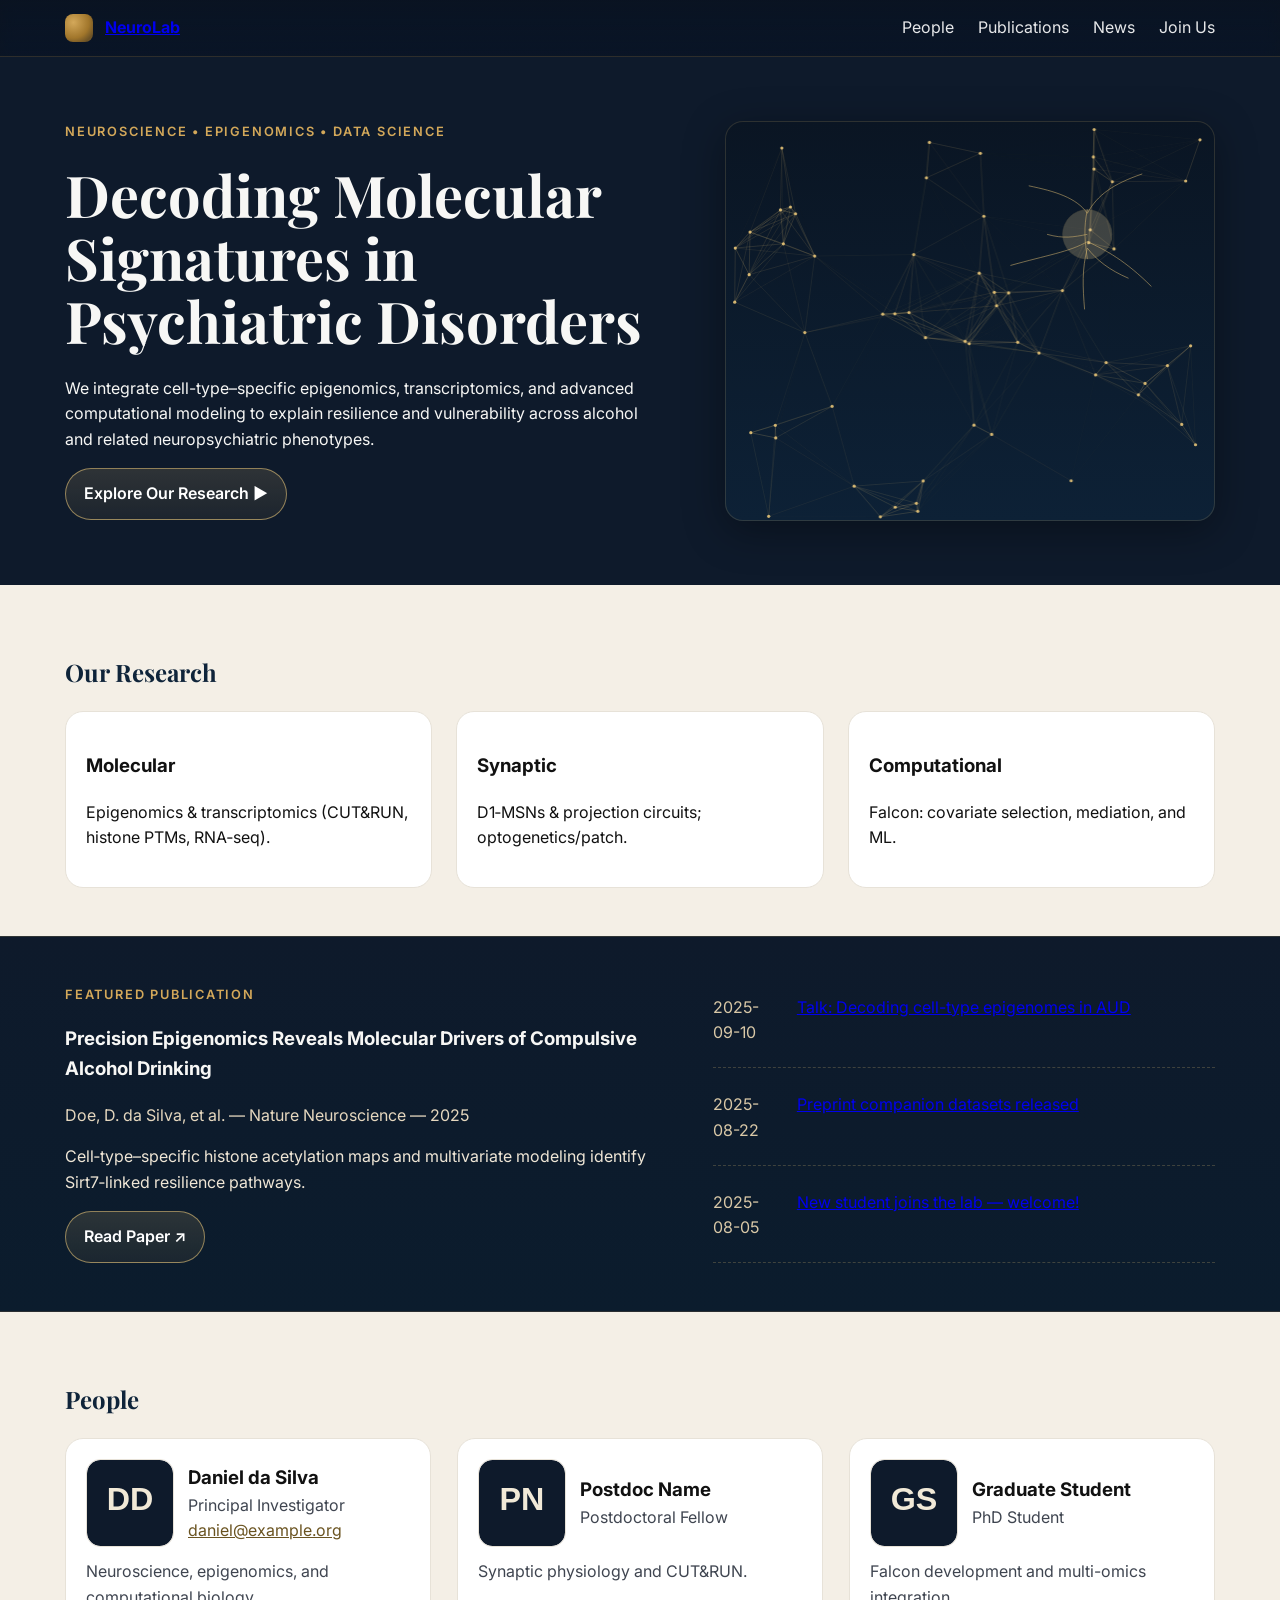
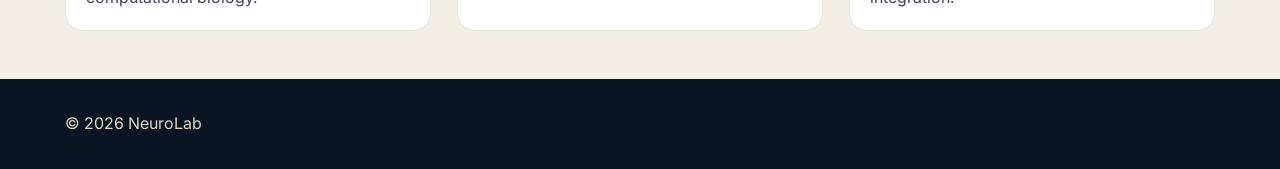
==== index.html @ 6a3e0e7b "Restore original site layout with mobile-friendly CSS" ====
<!DOCTYPE html>
<html lang="en"><head><meta charset="utf-8"/><meta name="viewport" content="width=device-width,initial-scale=1"/>
<title>NeuroLab — Decoding Molecular Signatures in Psychiatric Disorders</title>
<meta name="theme-color" content="#0e1a2b"/>
<link rel="preconnect" href="https://fonts.googleapis.com"><link rel="preconnect" href="https://fonts.gstatic.com" crossorigin>
<link href="https://fonts.googleapis.com/css2?family=Inter:wght@300;400;600;700&family=Playfair+Display:wght@600;700&family=JetBrains+Mono:wght@400;600&display=swap" rel="stylesheet">
<style>
:root{--navy:#0e1a2b;--navy-2:#0a1523;--gold:#d3a85a;--cream:#f4efe6;--ink:#0f243a}
*{box-sizing:border-box}body{margin:0;background:var(--navy);color:#f7f7f5;font-family:Inter,system-ui,-apple-system,Segoe UI,Roboto,Helvetica,Arial;line-height:1.6}
.container{width:min(1150px,92vw);margin:0 auto}.nav{display:flex;align-items:center;justify-content:space-between;padding:14px 0}
header{position:sticky;top:0;z-index:50;backdrop-filter:saturate(160%) blur(8px);background:linear-gradient(180deg, rgba(10,18,31,.85), rgba(10,18,31,.65));border-bottom:1px solid rgba(211,168,90,.18)}
.brand{display:flex;align-items:center;gap:12px;font-weight:700}.brand-icon{width:28px;height:28px;border-radius:8px;background:radial-gradient(80% 80% at 30% 30%, var(--gold), #a1762b 70%, #6d5326 100%)}nav ul{display:flex;gap:24px;list-style:none;margin:0;padding:0}
nav a{text-decoration:none;color:#fff;opacity:.9}nav a:hover{opacity:1;color:var(--gold)}
.hero{position:relative}.hero-inner{display:grid;grid-template-columns:1.1fr .9fr;gap:min(6vw,60px);align-items:center;padding:64px 0}
h1{font-family:Playfair Display,serif;font-weight:700;line-height:1.1;margin:.35em 0 .4em;font-size:clamp(2rem,6vw,3.6rem)}
.kicker{color:var(--gold);text-transform:uppercase;letter-spacing:.14em;font-size:.8rem;font-weight:600}.lead{max-width:58ch}
.cta{display:inline-flex;gap:10px;padding:12px 18px;border-radius:999px;border:1px solid rgba(241,204,125,.55);background:linear-gradient(180deg, rgba(241,204,125,.14), rgba(211,168,90,.08));color:#fff;font-weight:600;text-decoration:none}
.visual{position:relative;height:400px;border-radius:18px;background:linear-gradient(180deg, var(--navy-2), #0d2136);box-shadow:inset 0 0 0 1px rgba(241,204,125,.15),0 10px 40px rgba(0,0,0,.35)}
#constellation{position:absolute;inset:0;width:100%;height:100%;display:block}#neuron{position:absolute;width:min(56%,540px);right:-2%;top:-6%;opacity:.9}
section.light{background:var(--cream);color:#111}.section-pad{padding:48px 0}h2{font-family:Playfair Display,serif;color:var(--ink)}
.tiles{display:grid;grid-template-columns:repeat(3,1fr);gap:24px}.tile{background:#fff;border:1px solid #e7e2d8;border-radius:18px;padding:20px}
.news{display:grid;gap:14px}.news-item{display:grid;grid-template-columns:auto 1fr;gap:12px;padding:10px 0;border-bottom:1px dashed rgba(241,204,125,.22)}.news-date{width:7.2ch;color:#d9c8a7}
.grid-2{display:grid;grid-template-columns:1.1fr .9fr;gap:34px}.dark-strip{background:linear-gradient(180deg, #0e1a2b, #0b1c2d);border-top:1px solid rgba(211,168,90,.18);border-bottom:1px solid rgba(211,168,90,.14)}
#people-grid{display:grid;grid-template-columns:repeat(3,1fr);gap:26px}
footer{background:#0a1523;color:#ddd6c5;padding:32px 0}
/* ----- Mobile-only adjustments (keep desktop exactly as-is) ----- */
@media (max-width: 900px) {
  /* Stack hero content */
  .hero-inner {
    display: grid;
    grid-template-columns: 1fr !important;
    gap: 24px !important;
    padding: 40px 0 !important;
  }

  /* Make the visual block shorter on phones */
  .visual {
    height: 300px !important;
  }

  /* Prevent the neuron SVG from overflowing */
  #neuron {
    position: absolute;
    right: 0;
    top: 0;
    width: 70% !important;
    max-width: 420px !important;
    opacity: 0.9;
  }

  /* Research tiles: 2 columns on tablets, 1 column on small phones */
  .tiles {
    grid-template-columns: 1fr 1fr !important;
    gap: 16px !important;
  }
  @media (max-width: 600px) {
    .tiles {
      grid-template-columns: 1fr !important;
    }
  }

  /* Featured + news column stack */
  .grid-2 {
    grid-template-columns: 1fr !important;
    gap: 20px !important;
  }

  /* People grid: shrink to 2 or 1 columns */
  #people-grid {
    grid-template-columns: 1fr 1fr !important;
    gap: 16px !important;
  }
  @media (max-width: 600px) {
    #people-grid {
      grid-template-columns: 1fr !important;
    }
  }

  /* Keep text readable */
  .lead { font-size: 1rem; }
  h1 { font-size: clamp(1.8rem, 6vw, 3rem) !important; }
}

/* Ensure desktop keeps the original multi‑column layout */
@media (min-width: 901px) {
  .hero-inner { grid-template-columns: 1.1fr .9fr !important; }
  .grid-2 { grid-template-columns: 1.1fr .9fr !important; }
  .tiles { grid-template-columns: repeat(3, 1fr) !important; }
  #people-grid { grid-template-columns: repeat(3, 1fr) !important; }
}
</style>
</head>
<body>
<header><div class="container nav">
  <a class="brand" href="index.html"><span class="brand-icon"></span><span>NeuroLab</span></a>
  <nav><ul>
    <li><a href="#people">People</a></li>
    <li><a href="publications.html">Publications</a></li>
    <li><a href="#news">News</a></li>
    <li><a href="#join">Join Us</a></li>
  </ul></nav>
</div></header>

<main class="hero"><div class="container hero-inner">
  <div>
    <div class="kicker">Neuroscience • Epigenomics • Data Science</div>
    <h1>Decoding Molecular Signatures in Psychiatric Disorders</h1>
    <p class="lead">We integrate cell-type–specific epigenomics, transcriptomics, and advanced computational modeling to explain resilience and vulnerability across alcohol and related neuropsychiatric phenotypes.</p>
    <a class="cta" href="#research">Explore Our Research ▶</a>
  </div>
  <div class="visual" aria-hidden="true">
    <canvas id="constellation"></canvas>
    <svg id="neuron" viewBox="0 0 600 600" fill="none" stroke="#e9c576" stroke-width="1.2">
      <circle cx="300" cy="300" r="54" fill="#f2d89a" opacity=".25"/>
      <path d="M300 246c-8 40-6 64 0 108"/>
      <path d="M300 254c22-40 56-64 120-86"/>
      <path d="M300 254c-24-34-70-48-128-60"/>
      <path d="M300 316c40 18 84 42 140 98"/>
      <path d="M300 316c-38 22-90 30-168 52"/>
      <path d="M300 330c-12 46-10 86-6 134"/>
      <path d="M300 330c20 26 48 48 90 66"/>
      <path d="M300 300c-30 6-52 10-88 0"/>
    </svg>
  </div>
</div></main>

<section id="research" class="light section-pad">
  <div class="container">
    <h2>Our Research</h2>
    <div class="tiles">
      <article class="tile"><h3>Molecular</h3><p>Epigenomics & transcriptomics (CUT&RUN, histone PTMs, RNA‑seq).</p></article>
      <article class="tile"><h3>Synaptic</h3><p>D1‑MSNs & projection circuits; optogenetics/patch.</p></article>
      <article class="tile"><h3>Computational</h3><p>Falcon: covariate selection, mediation, and ML.</p></article>
    </div>
  </div>
</section>

<section class="dark-strip section-pad" id="publications">
  <div class="container grid-2">
    <div>
      <div class="kicker">Featured Publication</div>
      <h3 id="feat-title">Featured Publication</h3>
      <div id="feat-meta" style="color:#e6d8bf"></div>
      <p style="color:#efe6d6">Cell‑type–specific histone acetylation maps and multivariate modeling identify Sirt7‑linked resilience pathways.</p>
      <a id="feat-link" class="cta" href="#">Read Paper ↗</a>
    </div>
    <div id="news" class="news" aria-live="polite" aria-busy="false"></div>
  </div>
</section>

<section id="people" class="light section-pad">
  <div class="container">
    <h2>People</h2>
    <div id="people-grid"></div>
  </div>
</section>

<footer>
  <div class="container">© <span id="y"></span> NeuroLab</div>
</footer>

<script>
document.getElementById('y').textContent = new Date().getFullYear();
// Simple constellation
(function(){
  const c=document.getElementById('constellation'); const x=c.getContext('2d'); let w,h,p=[]; const N=60;
  function R(){w=c.clientWidth;h=c.clientHeight;c.width=w;c.height=h;p=Array.from({length:N},()=>({x:Math.random()*w,y:Math.random()*h,vx:(Math.random()-.5)*.35,vy:(Math.random()-.5)*.35}))}
  function S(){x.clearRect(0,0,w,h); const m=120; p.forEach(a=>{a.x+=a.vx;a.y+=a.vy;if(a.x<0||a.x>w)a.vx*=-1;if(a.y<0||a.y>h)a.vy*=-1;x.beginPath();x.arc(a.x,a.y,1.6,0,Math.PI*2);x.fillStyle='rgba(241,204,125,.85)';x.fill()}); x.strokeStyle='rgba(241,204,125,.24)'; for(let i=0;i<N;i++)for(let j=i+1;j<N;j++){const dx=p[i].x-p[j].x,dy=p[i].y-p[j].y,d=Math.hypot(dx,dy);if(d<m){x.globalAlpha=1-(d/m);x.beginPath();x.moveTo(p[i].x,p[i].y);x.lineTo(p[j].x,p[j].y);x.stroke();}} x.globalAlpha=1; requestAnimationFrame(S)}
  R();S(); addEventListener('resize',R);
})();
// Data loader + avatar helpers
(async function(){
  function initials(name){return (String(name||'').trim().split(/\s+/).map(w=>w[0]?w[0].toUpperCase():'').filter(Boolean).slice(0,2).join(''))||'NL'}
  function avatarSVG(text,size,bg='#0e1a2b',fg='#f1e9d7'){const f=Math.floor(size*0.38);const s=`<svg xmlns='http://www.w3.org/2000/svg' width='${size}' height='${size}'><rect width='100%' height='100%' rx='14' fill='${bg}'/><text x='50%' y='58%' text-anchor='middle' font-family='Inter, Arial' font-size='${f}' fill='${fg}' font-weight='700'>${text}</text></svg>`;return 'data:image/svg+xml;utf8,'+encodeURIComponent(s)}
  function avatarSrc(p,size){return (p&&p.photo&&p.photo.trim()!=='')?p.photo:avatarSVG(initials(p&&p.name),size||88)}
  async function load(){const r=await fetch('lab_data.json',{cache:'no-store'});return r.ok? r.json(): {news:[],publications:[],people:[]};}
  const data=await load();
  if(Array.isArray(data.publications)&&data.publications.length){const t=data.publications[0]; document.getElementById('feat-title').textContent=t.title; document.getElementById('feat-meta').textContent=[t.authors,t.journal,t.year].filter(Boolean).join(' — '); if(t.link) document.getElementById('feat-link').href=t.link;}
  const news=document.getElementById('news'); if(news&&Array.isArray(data.news)){news.innerHTML=''; data.news.sort((a,b)=>a.date<b.date?1:-1).slice(0,6).forEach(n=>{const row=document.createElement('div'); row.className='news-item'; row.innerHTML=`<span class='news-date'>${n.date}</span><span>${n.link?`<a href='${n.link}'>${n.title}</a>`:n.title}</span>`; news.appendChild(row);});}
  const grid=document.getElementById('people-grid'); if(grid&&Array.isArray(data.people)){grid.innerHTML=''; data.people.forEach(p=>{const card=document.createElement('article'); card.className='tile'; card.innerHTML=`<div style="display:flex;gap:14px;align-items:center"><img src="${avatarSrc(p,88)}" alt="${p.name}" width="88" height="88" style="width:88px;height:88px;border-radius:14px;object-fit:cover;border:1px solid #e7e2d8"/><div><h3 style="margin:0">${p.name}</h3><div style="color:#3f4550">${p.role||''}</div>${p.email?`<a href="mailto:${p.email}" style="color:#6a5320">${p.email}</a>`:''}</div></div>${p.bio?`<p style="margin:12px 0 0; color:#3f4550">${p.bio}</p>`:''}`; grid.appendChild(card);});}
})();
</script>
</body></html>
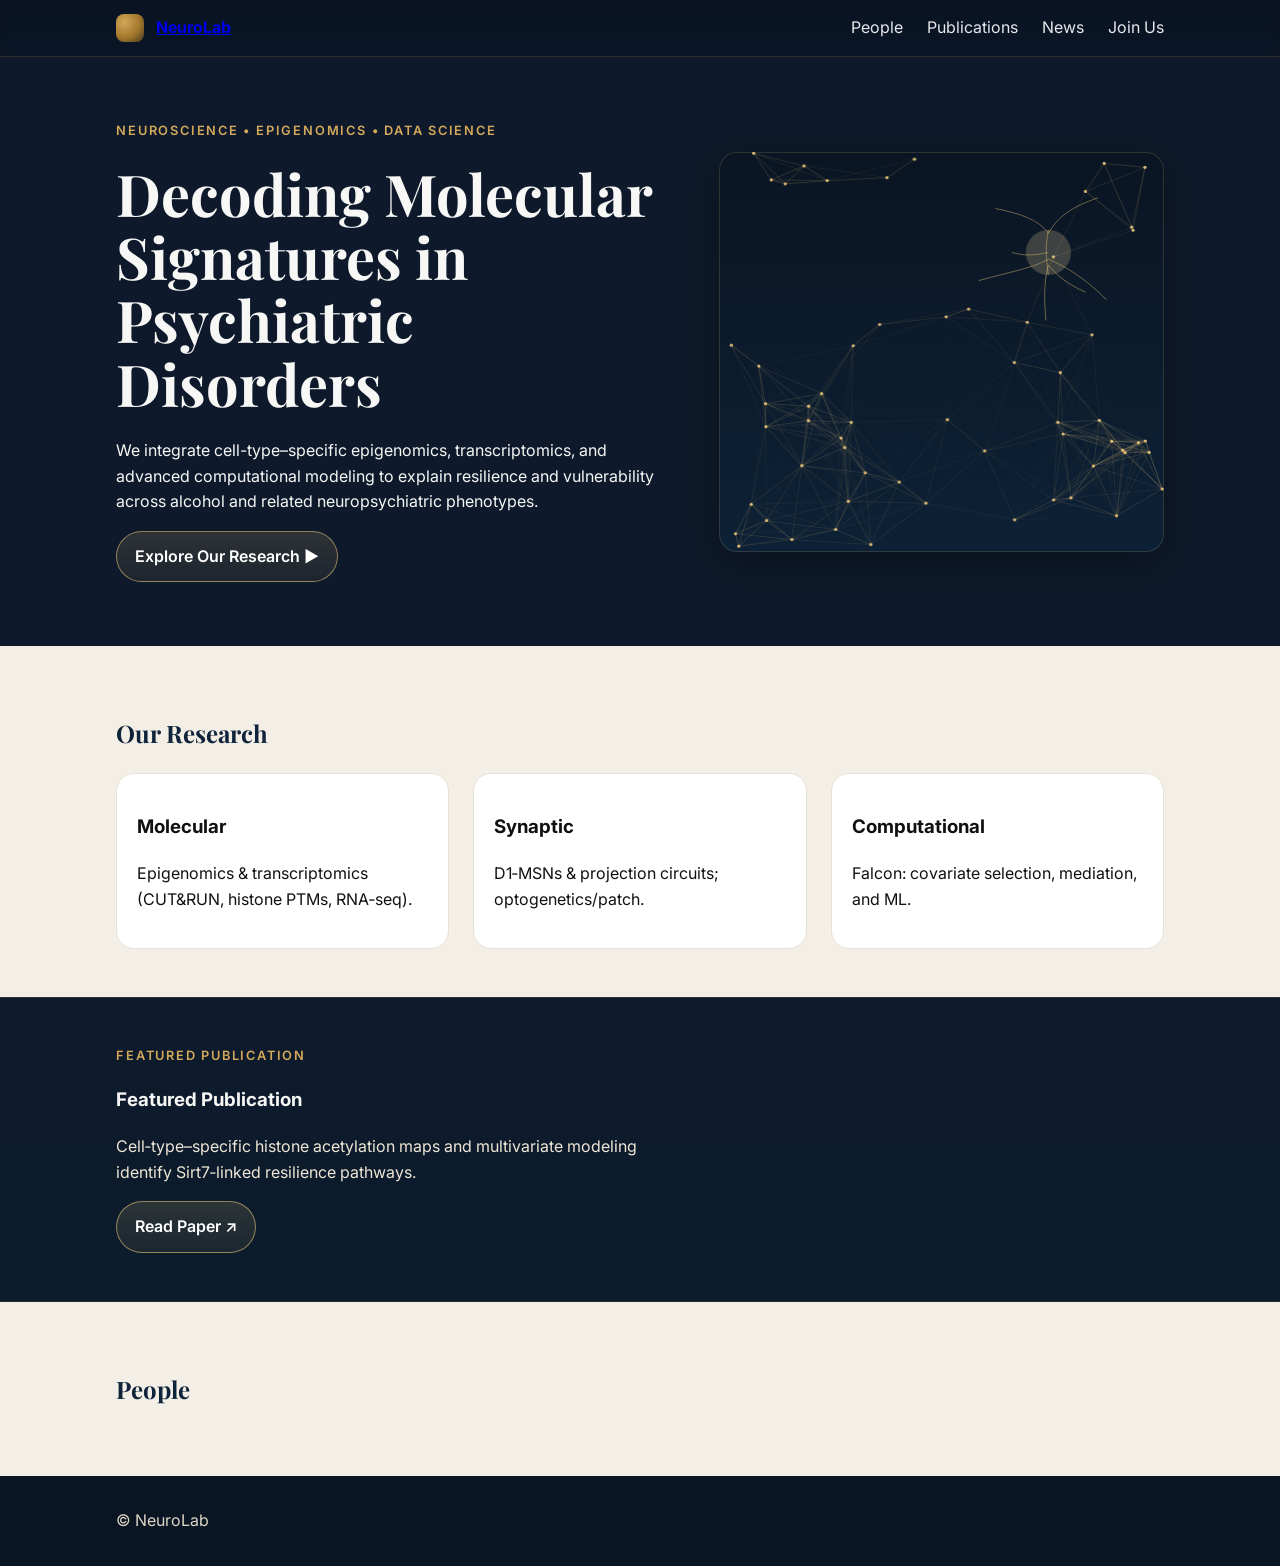
==== commit f7af1be7: "Stabilize mobile layout: clip overflow + throttle canvas resize" ====
--- a/index.html
+++ b/index.html
@@ -88,6 +88,14 @@
   .tiles { grid-template-columns: repeat(3, 1fr) !important; }
   #people-grid { grid-template-columns: repeat(3, 1fr) !important; }
 }
+/* --- stabilize mobile layout --- */
+.hero, .visual { overflow: hidden; }            /* clip any sub‑pixel overflow */
+html, body { overflow-x: hidden; }              /* no horizontal nudge/scroll */
+.container { padding-left: 4vw; padding-right: 4vw; } /* small breathing room */
+
+@media (max-width: 900px) {
+  #neuron { right: 0 !important; }             /* avoid the -2% edge spill */
+}
 </style>
 </head>
 <body>
@@ -160,24 +168,61 @@
 </footer>
 
 <script>
-document.getElementById('y').textContent = new Date().getFullYear();
-// Simple constellation
 (function(){
-  const c=document.getElementById('constellation'); const x=c.getContext('2d'); let w,h,p=[]; const N=60;
-  function R(){w=c.clientWidth;h=c.clientHeight;c.width=w;c.height=h;p=Array.from({length:N},()=>({x:Math.random()*w,y:Math.random()*h,vx:(Math.random()-.5)*.35,vy:(Math.random()-.5)*.35}))}
-  function S(){x.clearRect(0,0,w,h); const m=120; p.forEach(a=>{a.x+=a.vx;a.y+=a.vy;if(a.x<0||a.x>w)a.vx*=-1;if(a.y<0||a.y>h)a.vy*=-1;x.beginPath();x.arc(a.x,a.y,1.6,0,Math.PI*2);x.fillStyle='rgba(241,204,125,.85)';x.fill()}); x.strokeStyle='rgba(241,204,125,.24)'; for(let i=0;i<N;i++)for(let j=i+1;j<N;j++){const dx=p[i].x-p[j].x,dy=p[i].y-p[j].y,d=Math.hypot(dx,dy);if(d<m){x.globalAlpha=1-(d/m);x.beginPath();x.moveTo(p[i].x,p[i].y);x.lineTo(p[j].x,p[j].y);x.stroke();}} x.globalAlpha=1; requestAnimationFrame(S)}
-  R();S(); addEventListener('resize',R);
-})();
-// Data loader + avatar helpers
-(async function(){
-  function initials(name){return (String(name||'').trim().split(/\s+/).map(w=>w[0]?w[0].toUpperCase():'').filter(Boolean).slice(0,2).join(''))||'NL'}
-  function avatarSVG(text,size,bg='#0e1a2b',fg='#f1e9d7'){const f=Math.floor(size*0.38);const s=`<svg xmlns='http://www.w3.org/2000/svg' width='${size}' height='${size}'><rect width='100%' height='100%' rx='14' fill='${bg}'/><text x='50%' y='58%' text-anchor='middle' font-family='Inter, Arial' font-size='${f}' fill='${fg}' font-weight='700'>${text}</text></svg>`;return 'data:image/svg+xml;utf8,'+encodeURIComponent(s)}
-  function avatarSrc(p,size){return (p&&p.photo&&p.photo.trim()!=='')?p.photo:avatarSVG(initials(p&&p.name),size||88)}
-  async function load(){const r=await fetch('lab_data.json',{cache:'no-store'});return r.ok? r.json(): {news:[],publications:[],people:[]};}
-  const data=await load();
-  if(Array.isArray(data.publications)&&data.publications.length){const t=data.publications[0]; document.getElementById('feat-title').textContent=t.title; document.getElementById('feat-meta').textContent=[t.authors,t.journal,t.year].filter(Boolean).join(' — '); if(t.link) document.getElementById('feat-link').href=t.link;}
-  const news=document.getElementById('news'); if(news&&Array.isArray(data.news)){news.innerHTML=''; data.news.sort((a,b)=>a.date<b.date?1:-1).slice(0,6).forEach(n=>{const row=document.createElement('div'); row.className='news-item'; row.innerHTML=`<span class='news-date'>${n.date}</span><span>${n.link?`<a href='${n.link}'>${n.title}</a>`:n.title}</span>`; news.appendChild(row);});}
-  const grid=document.getElementById('people-grid'); if(grid&&Array.isArray(data.people)){grid.innerHTML=''; data.people.forEach(p=>{const card=document.createElement('article'); card.className='tile'; card.innerHTML=`<div style="display:flex;gap:14px;align-items:center"><img src="${avatarSrc(p,88)}" alt="${p.name}" width="88" height="88" style="width:88px;height:88px;border-radius:14px;object-fit:cover;border:1px solid #e7e2d8"/><div><h3 style="margin:0">${p.name}</h3><div style="color:#3f4550">${p.role||''}</div>${p.email?`<a href="mailto:${p.email}" style="color:#6a5320">${p.email}</a>`:''}</div></div>${p.bio?`<p style="margin:12px 0 0; color:#3f4550">${p.bio}</p>`:''}`; grid.appendChild(card);});}
+  const c = document.getElementById('constellation');
+  const ctx = c.getContext('2d');
+  let w, h, pts = [];
+  const N = 60;
+
+  function size(){
+    const dpr = Math.min(window.devicePixelRatio || 1, 2);
+    const rect = c.getBoundingClientRect();
+    w = rect.width;
+    h = rect.height;
+    c.width = Math.round(w * dpr);
+    c.height = Math.round(h * dpr);
+    ctx.setTransform(dpr, 0, 0, dpr, 0, 0);
+    // (re)seed points to current size
+    pts = Array.from({length: N}, () => ({
+      x: Math.random() * w,
+      y: Math.random() * h,
+      vx: (Math.random() - 0.5) * 0.35,
+      vy: (Math.random() - 0.5) * 0.35
+    }));
+  }
+
+  // throttle resize so mobile address-bar jitter doesn't constantly reflow
+  let rafId = null;
+  function onResize(){
+    if (rafId) cancelAnimationFrame(rafId);
+    rafId = requestAnimationFrame(() => {
+      rafId = null;
+      size();
+    });
+  }
+
+  size();
+  window.addEventListener('resize', onResize, { passive: true });
+
+  function step(){
+    ctx.clearRect(0, 0, w, h);
+    const max = 120;
+    for (const p of pts){
+      p.x += p.vx; p.y += p.vy;
+      if (p.x < 0 || p.x > w) p.vx *= -1;
+      if (p.y < 0 || p.y > h) p.vy *= -1;
+      ctx.beginPath(); ctx.arc(p.x, p.y, 1.6, 0, Math.PI*2);
+      ctx.fillStyle = 'rgba(241,204,125,.85)'; ctx.fill();
+    }
+    ctx.strokeStyle = 'rgba(241,204,125,.24)';
+    for (let i=0;i<N;i++) for (let j=i+1;j<N;j++){
+      const a=pts[i], b=pts[j], dx=a.x-b.x, dy=a.y-b.y, d=Math.hypot(dx,dy);
+      if (d < max){ ctx.globalAlpha = 1 - (d/max); ctx.beginPath(); ctx.moveTo(a.x,a.y); ctx.lineTo(b.x,b.y); ctx.stroke(); }
+    }
+    ctx.globalAlpha = 1;
+    requestAnimationFrame(step);
+  }
+  step();
 })();
 </script>
 </body></html>
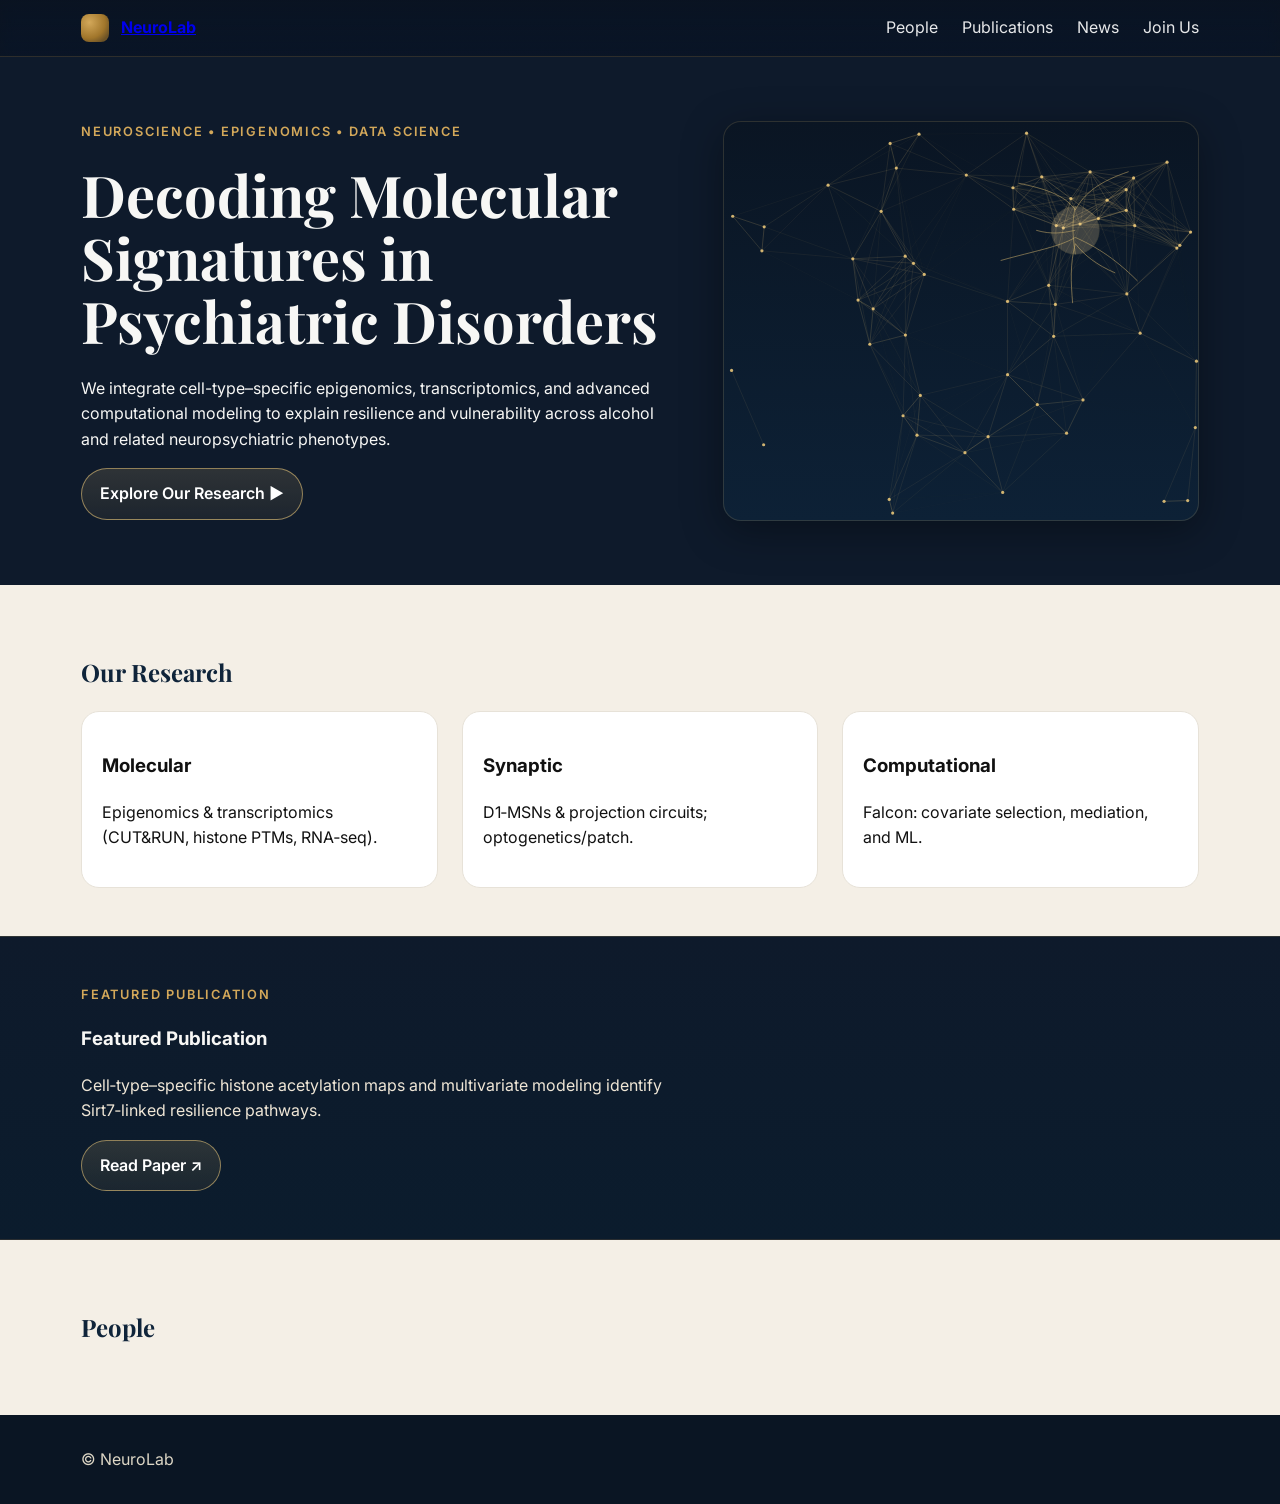
==== commit dfae8ff8: "Fix mobile menu overflow: wrap nav and shrink font" ====
--- a/index.html
+++ b/index.html
@@ -96,6 +96,39 @@
 @media (max-width: 900px) {
   #neuron { right: 0 !important; }             /* avoid the -2% edge spill */
 }
+/* --- Fix mobile menu overflow (no layout change on desktop) --- */
+html, body { overflow-x: hidden; }              /* kill horizontal nudge */
+
+header { overflow: hidden; }                    /* clip sub‑pixel bleed */
+.container { padding-inline: 16px; }            /* small safe gutter */
+
+@media (max-width: 900px) {
+  /* Let the header content wrap to a new row on small screens */
+  .nav { flex-wrap: wrap; }
+
+  /* Make the menu itself wrap lines and use full width */
+  .nav nav { width: 100%; }
+  .nav nav ul {
+    flex-wrap: wrap;
+    justify-content: space-between;
+    gap: 8px 12px;           /* row gap / column gap */
+    margin: 8px 0 0 0;       /* remove default margins that add width */
+    padding: 0;
+  }
+
+  /* Slightly smaller links so they fit without overflow */
+  .nav nav a {
+    font-size: 16px;         /* tune down from desktop */
+    line-height: 1.2;
+  }
+
+  /* Prevent the logo/name from hogging width */
+  .brand { flex: 0 1 auto; min-width: 0; }
+}
+
+@media (max-width: 420px) {
+  .nav nav a { font-size: 15px; }
+}
 </style>
 </head>
 <body>
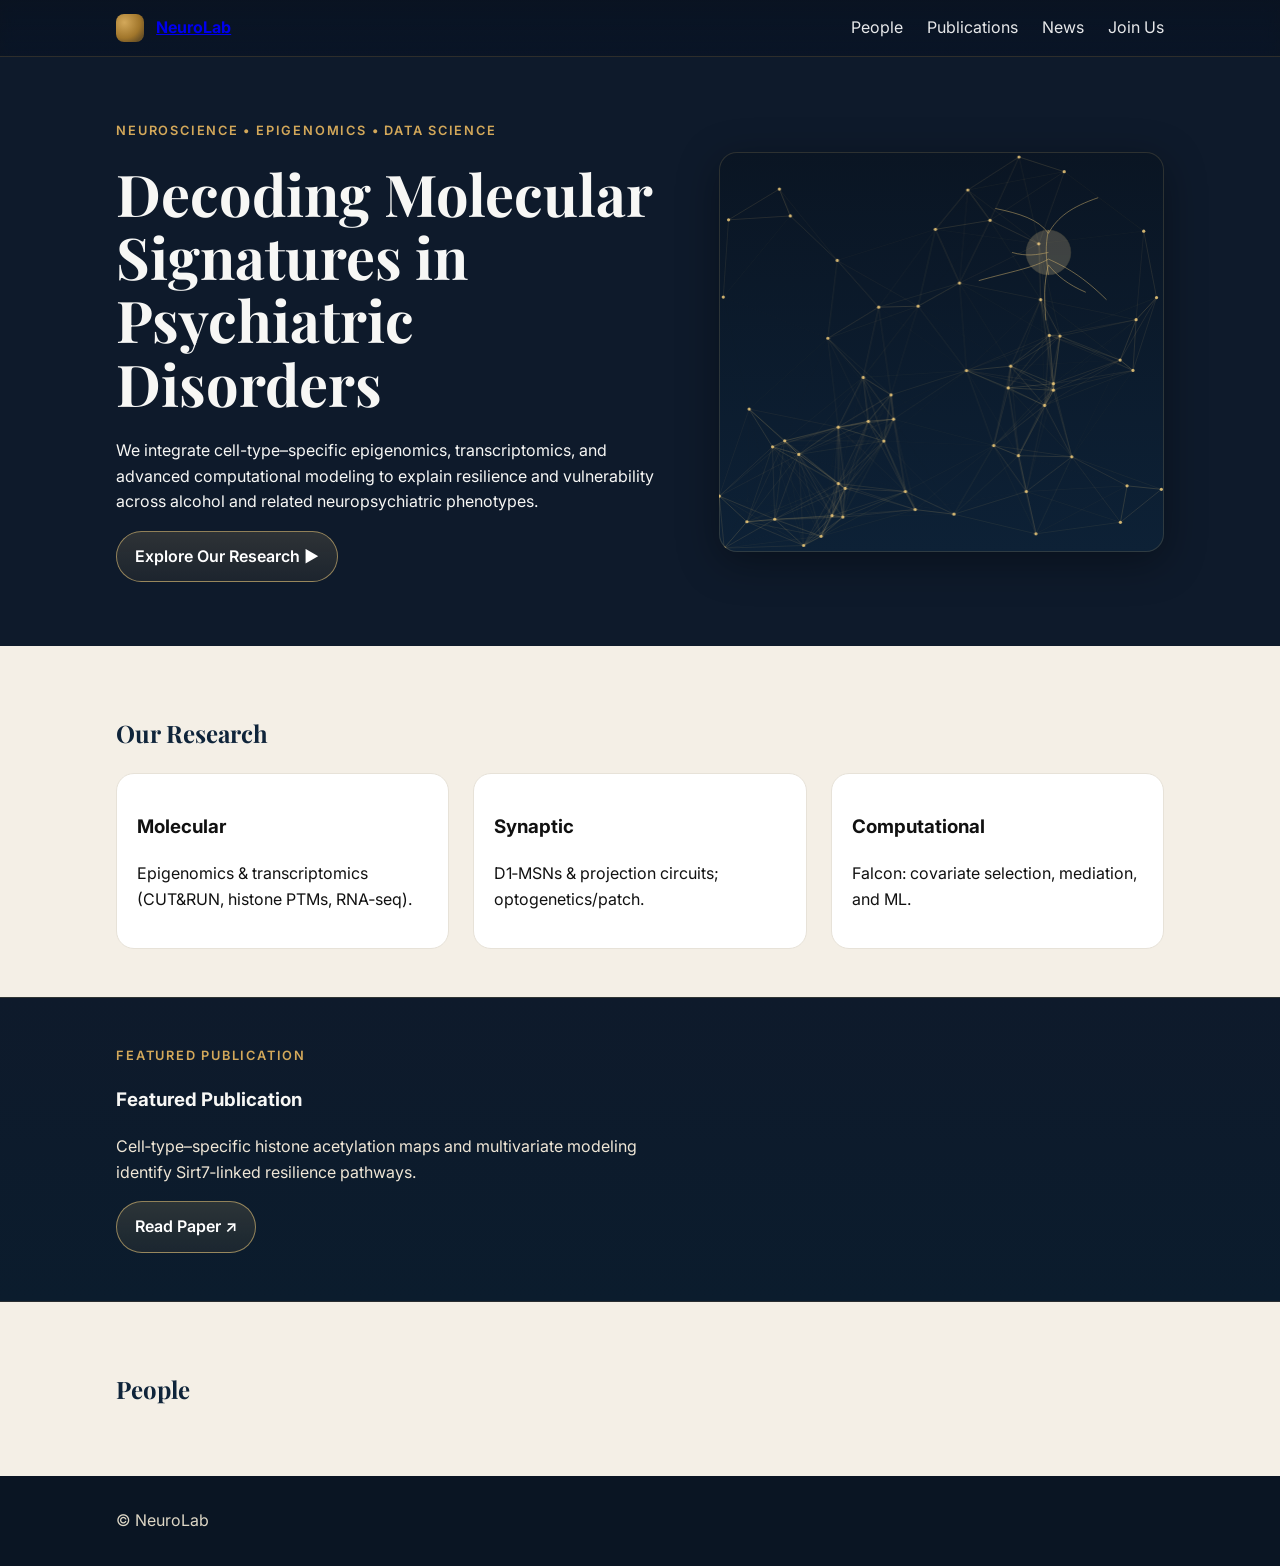
==== commit 77265037: "Fix mobile nav overflow: wrap and shrink menu on phones" ====
--- a/index.html
+++ b/index.html
@@ -4,6 +4,7 @@
 <meta name="theme-color" content="#0e1a2b"/>
 <link rel="preconnect" href="https://fonts.googleapis.com"><link rel="preconnect" href="https://fonts.gstatic.com" crossorigin>
 <link href="https://fonts.googleapis.com/css2?family=Inter:wght@300;400;600;700&family=Playfair+Display:wght@600;700&family=JetBrains+Mono:wght@400;600&display=swap" rel="stylesheet">
+
 <style>
 :root{--navy:#0e1a2b;--navy-2:#0a1523;--gold:#d3a85a;--cream:#f4efe6;--ink:#0f243a}
 *{box-sizing:border-box}body{margin:0;background:var(--navy);color:#f7f7f5;font-family:Inter,system-ui,-apple-system,Segoe UI,Roboto,Helvetica,Arial;line-height:1.6}
@@ -89,43 +90,45 @@
   #people-grid { grid-template-columns: repeat(3, 1fr) !important; }
 }
 /* --- stabilize mobile layout --- */
-.hero, .visual { overflow: hidden; }            /* clip any sub‑pixel overflow */
+.hero, .visual { overflow: hidden; }            /* clip any sub-pixel overflow */
 html, body { overflow-x: hidden; }              /* no horizontal nudge/scroll */
 .container { padding-left: 4vw; padding-right: 4vw; } /* small breathing room */
 
+header { overflow: hidden; }                    /* clip sub-pixel bleed */
+
+/* --- Fix mobile menu overflow (no layout change on desktop) --- */
 @media (max-width: 900px) {
-  #neuron { right: 0 !important; }             /* avoid the -2% edge spill */
-}
-/* --- Fix mobile menu overflow (no layout change on desktop) --- */
-html, body { overflow-x: hidden; }              /* kill horizontal nudge */
-
-header { overflow: hidden; }                    /* clip sub‑pixel bleed */
-.container { padding-inline: 16px; }            /* small safe gutter */
-
-@media (max-width: 900px) {
-  /* Let the header content wrap to a new row on small screens */
+  /* Let header content wrap on small screens */
   .nav { flex-wrap: wrap; }
 
-  /* Make the menu itself wrap lines and use full width */
+  /* Make the nav line use full width */
   .nav nav { width: 100%; }
   .nav nav ul {
+    display: flex;
     flex-wrap: wrap;
     justify-content: space-between;
-    gap: 8px 12px;           /* row gap / column gap */
-    margin: 8px 0 0 0;       /* remove default margins that add width */
+    gap: 8px 12px;
+    margin: 8px 0 0 0;
     padding: 0;
-  }
-
-  /* Slightly smaller links so they fit without overflow */
+    list-style: none;
+    flex: 1 1 auto;
+    min-width: 0;
+  }
+
+  /* Slightly smaller links */
   .nav nav a {
-    font-size: 16px;         /* tune down from desktop */
+    font-size: 16px;
     line-height: 1.2;
   }
 
-  /* Prevent the logo/name from hogging width */
+  /* Prevent logo block from hogging width */
   .brand { flex: 0 1 auto; min-width: 0; }
-}
-
+
+  /* Fix neuron SVG edge spill */
+  #neuron { right: 0 !important; }
+}
+
+/* Very small phones */
 @media (max-width: 420px) {
   .nav nav a { font-size: 15px; }
 }
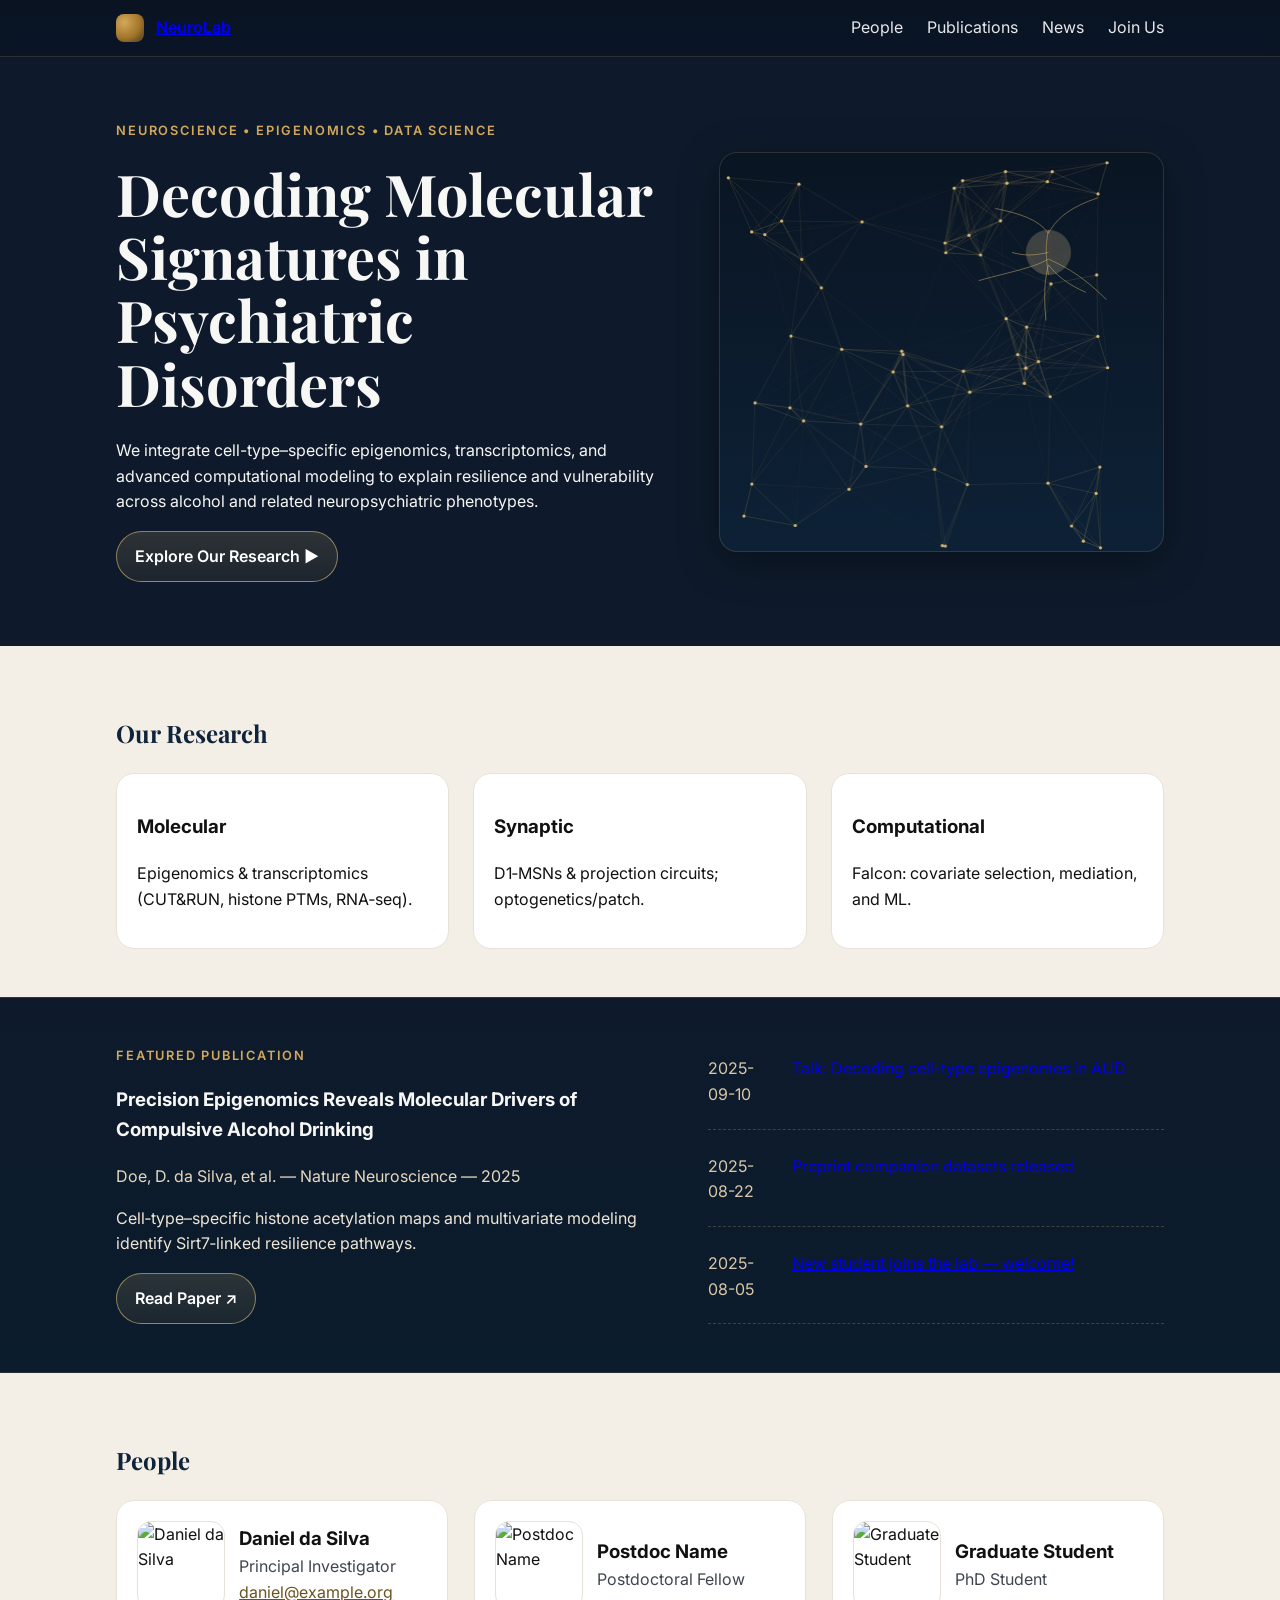
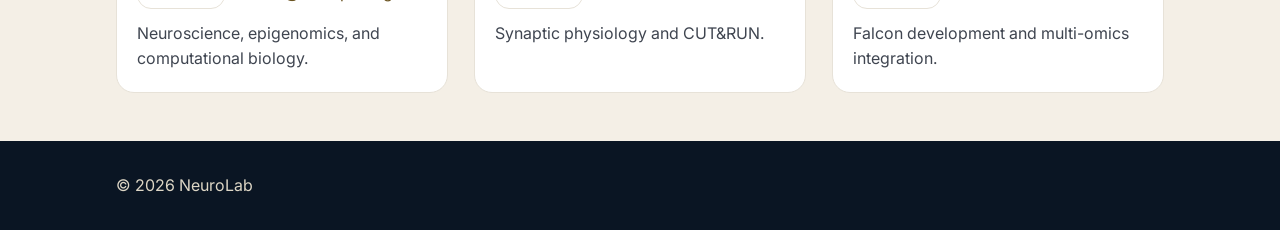
==== commit 045469fd: "Restore People/News rendering without optional chaining + safe fallbacks" ====
--- a/index.html
+++ b/index.html
@@ -261,4 +261,127 @@
   step();
 })();
 </script>
+<script>
+(async function(){
+  // Footer year
+  var y = document.getElementById('y');
+  if (y) y.textContent = new Date().getFullYear();
+
+  // Helpers (no optional chaining to keep older Safari happy)
+  function initials(name){
+    name = String(name || '').trim();
+    if (!name) return 'NL';
+    var parts = name.split(/\s+/);
+    var a = parts[0] ? parts[0][0].toUpperCase() : '';
+    var b = parts[1] ? parts[1][0].toUpperCase() : '';
+    return (a + b) || 'NL';
+  }
+  function avatarSVG(text, size, bg, fg){
+    size = size || 88;
+    bg = bg || '#0e1a2b';
+    fg = fg || '#f1e9d7';
+    var f = Math.floor(size * 0.38);
+    var s =
+      "<svg xmlns='http://www.w3.org/2000/svg' width='" + size + "' height='" + size + "'>" +
+        "<rect width='100%' height='100%' rx='14' fill='" + bg + "'/>" +
+        "<text x='50%' y='58%' text-anchor='middle' font-family='Inter, Arial' font-size='" + f + "' fill='" + fg + "' font-weight='700'>" + text + "</text>" +
+      "</svg>";
+    return 'data:image/svg+xml;utf8,' + encodeURIComponent(s);
+  }
+  function avatarSrc(p, size){
+    if (p && p.photo && p.photo.trim() !== '') return p.photo;
+    return avatarSVG(initials(p && p.name), size || 88);
+  }
+
+  // Load JSON with guards (relative path helps on GitHub Pages)
+  async function loadJSON(){
+    try {
+      var r = await fetch('./lab_data.json', { cache: 'no-store' });
+      if (!r.ok) throw new Error('HTTP ' + r.status);
+      return await r.json();
+    } catch (e) {
+      return { __error: String(e) };
+    }
+  }
+
+  var data = await loadJSON();
+
+  // Featured publication
+  try {
+    if (data.publications && data.publications.length){
+      var p = data.publications[0];
+      var tEl = document.getElementById('feat-title');
+      var mEl = document.getElementById('feat-meta');
+      var lEl = document.getElementById('feat-link');
+      if (tEl) tEl.textContent = p.title || 'Featured Publication';
+      if (mEl) mEl.textContent = [p.authors, p.journal, p.year].filter(Boolean).join(' — ');
+      if (lEl && p.link) lEl.setAttribute('href', p.link);
+    }
+  } catch(_) {}
+
+  // News
+  try {
+    var newsEl = document.getElementById('news');
+    if (newsEl){
+      newsEl.innerHTML = '';
+      var items = Array.isArray(data.news) ? data.news.slice().sort(function(a,b){ return a.date < b.date ? 1 : -1; }) : [];
+      for (var i=0;i<items.length;i++){
+        var n = items[i];
+        var row = document.createElement('div');
+        row.className = 'news-item';
+        row.innerHTML =
+          "<span class='news-date'>" + (n.date || '') + "</span>" +
+          "<span>" + (n.link ? ("<a href='" + n.link + "'>" + (n.title||'') + "</a>") : (n.title || '')) + "</span>";
+        newsEl.appendChild(row);
+      }
+      if (!items.length && data.__error){
+        var hint = document.createElement('div');
+        hint.style.cssText = 'margin-top:8px;color:#6a5320;font-size:.9rem;opacity:.9';
+        hint.textContent = 'Note: Could not load news from lab_data.json.';
+        newsEl.appendChild(hint);
+      }
+    }
+  } catch(_) {}
+
+  // People
+  try {
+    var grid = document.getElementById('people-grid');
+    if (grid){
+      grid.innerHTML = '';
+      var people = (Array.isArray(data.people) && data.people.length) ? data.people : [];
+      // If nothing loaded, show placeholders so you can see the section working
+      if (!people.length && data.__error){
+        people = [
+          { name:'Daniel da Silva', role:'Principal Investigator', email:'', photo:'', bio:'(placeholder bio)' },
+          { name:'Postdoc Name', role:'Postdoctoral Fellow', photo:'', bio:'(placeholder bio)' },
+          { name:'Graduate Student', role:'PhD Student', photo:'', bio:'(placeholder bio)' }
+        ];
+      }
+      for (var j=0;j<people.length;j++){
+        var person = people[j] || {};
+        var card = document.createElement('article');
+        card.className = 'tile';
+        card.innerHTML =
+          "<div style='display:flex;gap:14px;align-items:center'>" +
+            "<img src='" + avatarSrc(person,88) + "' alt='" + (person.name||'Person') + "' width='88' height='88' " +
+                 "style='width:88px;height:88px;border-radius:14px;object-fit:cover;border:1px solid #e7e2d8'/>" +
+            "<div>" +
+              "<h3 style='margin:0'>" + (person.name||'') + "</h3>" +
+              "<div style='color:#3f4550'>" + (person.role||'') + "</div>" +
+              (person.email ? "<a href='mailto:" + person.email + "' style='color:#6a5320'>" + person.email + "</a>" : "") +
+            "</div>" +
+          "</div>" +
+          (person.bio ? "<p style='margin:12px 0 0;color:#3f4550'>" + person.bio + "</p>" : "");
+        grid.appendChild(card);
+      }
+      if (!people.length){
+        var note = document.createElement('div');
+        note.style.cssText = 'margin-top:8px;color:#6a5320;font-size:.9rem;opacity:.9';
+        note.textContent = 'No people in lab_data.json yet.';
+        grid.appendChild(note);
+      }
+    }
+  } catch(_) {}
+})();
+</script>
 </body></html>
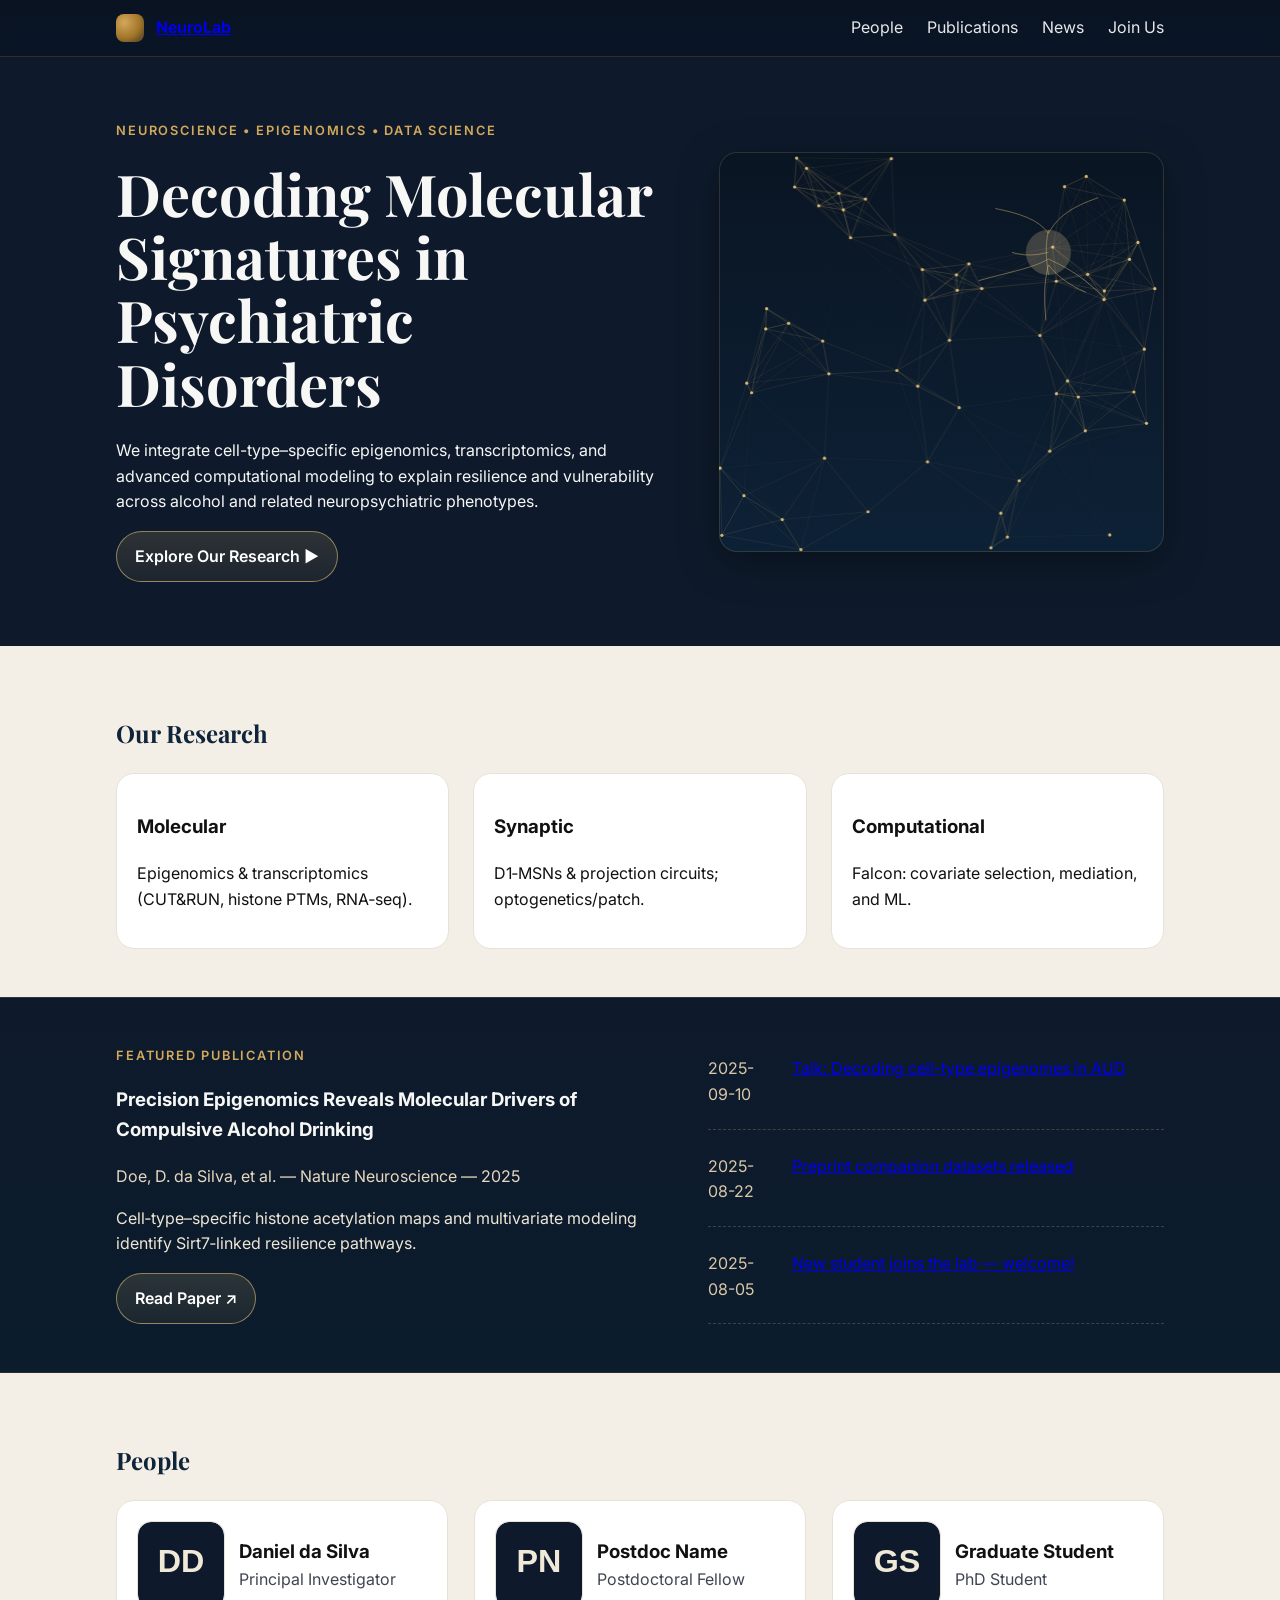
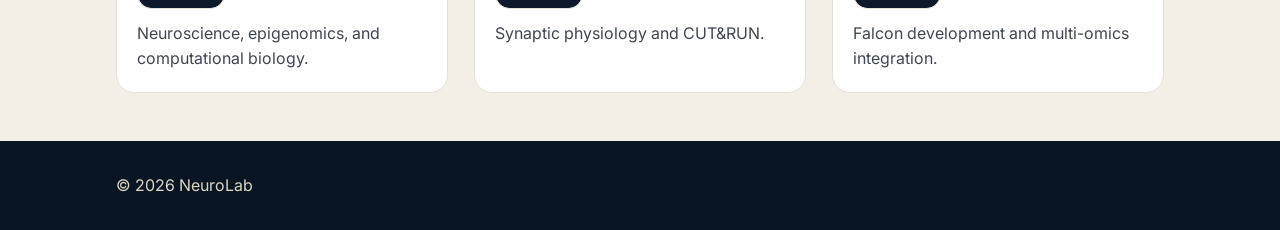
==== commit 0b0f483b: "Fix: base64 avatars and robust JSON loading" ====
--- a/index.html
+++ b/index.html
@@ -267,7 +267,7 @@
   var y = document.getElementById('y');
   if (y) y.textContent = new Date().getFullYear();
 
-  // Helpers (no optional chaining to keep older Safari happy)
+  // Helpers (no optional chaining; broad compatibility)
   function initials(name){
     name = String(name || '').trim();
     if (!name) return 'NL';
@@ -276,28 +276,36 @@
     var b = parts[1] ? parts[1][0].toUpperCase() : '';
     return (a + b) || 'NL';
   }
-  function avatarSVG(text, size, bg, fg){
+
+  // base64 encode (handles unicode safely)
+  function toBase64(str){
+    try { return btoa(unescape(encodeURIComponent(str))); }
+    catch(e){ return btoa(str); }
+  }
+
+  function avatarDataURL(text, size){
     size = size || 88;
-    bg = bg || '#0e1a2b';
-    fg = fg || '#f1e9d7';
     var f = Math.floor(size * 0.38);
-    var s =
+    var svg =
       "<svg xmlns='http://www.w3.org/2000/svg' width='" + size + "' height='" + size + "'>" +
-        "<rect width='100%' height='100%' rx='14' fill='" + bg + "'/>" +
-        "<text x='50%' y='58%' text-anchor='middle' font-family='Inter, Arial' font-size='" + f + "' fill='" + fg + "' font-weight='700'>" + text + "</text>" +
+        "<rect width='100%' height='100%' rx='14' fill='#0e1a2b'/>" +
+        "<text x='50%' y='58%' text-anchor='middle' font-family='Inter, Arial' font-size='" + f + "' fill='#f1e9d7' font-weight='700'>" +
+          text +
+        "</text>" +
       "</svg>";
-    return 'data:image/svg+xml;utf8,' + encodeURIComponent(s);
-  }
+    return "data:image/svg+xml;base64," + toBase64(svg);
+  }
+
   function avatarSrc(p, size){
     if (p && p.photo && p.photo.trim() !== '') return p.photo;
-    return avatarSVG(initials(p && p.name), size || 88);
-  }
-
-  // Load JSON with guards (relative path helps on GitHub Pages)
+    return avatarDataURL(initials(p && p.name), size || 88);
+  }
+
+  // Load JSON with guards
   async function loadJSON(){
     try {
-      var r = await fetch('./lab_data.json', { cache: 'no-store' });
-      if (!r.ok) throw new Error('HTTP ' + r.status);
+      var r = await fetch("./lab_data.json", { cache: "no-store" });
+      if (!r.ok) throw new Error("HTTP " + r.status);
       return await r.json();
     } catch (e) {
       return { __error: String(e) };
@@ -314,7 +322,7 @@
       var mEl = document.getElementById('feat-meta');
       var lEl = document.getElementById('feat-link');
       if (tEl) tEl.textContent = p.title || 'Featured Publication';
-      if (mEl) mEl.textContent = [p.authors, p.journal, p.year].filter(Boolean).join(' — ');
+      if (mEl) mEl.textContent  = [p.authors, p.journal, p.year].filter(Boolean).join(' — ');
       if (lEl && p.link) lEl.setAttribute('href', p.link);
     }
   } catch(_) {}
@@ -349,10 +357,10 @@
     if (grid){
       grid.innerHTML = '';
       var people = (Array.isArray(data.people) && data.people.length) ? data.people : [];
-      // If nothing loaded, show placeholders so you can see the section working
       if (!people.length && data.__error){
+        // placeholders just so the section shows when JSON fails
         people = [
-          { name:'Daniel da Silva', role:'Principal Investigator', email:'', photo:'', bio:'(placeholder bio)' },
+          { name:'Daniel da Silva', role:'Principal Investigator', photo:'', bio:'(placeholder bio)' },
           { name:'Postdoc Name', role:'Postdoctoral Fellow', photo:'', bio:'(placeholder bio)' },
           { name:'Graduate Student', role:'PhD Student', photo:'', bio:'(placeholder bio)' }
         ];
@@ -368,7 +376,6 @@
             "<div>" +
               "<h3 style='margin:0'>" + (person.name||'') + "</h3>" +
               "<div style='color:#3f4550'>" + (person.role||'') + "</div>" +
-              (person.email ? "<a href='mailto:" + person.email + "' style='color:#6a5320'>" + person.email + "</a>" : "") +
             "</div>" +
           "</div>" +
           (person.bio ? "<p style='margin:12px 0 0;color:#3f4550'>" + person.bio + "</p>" : "");
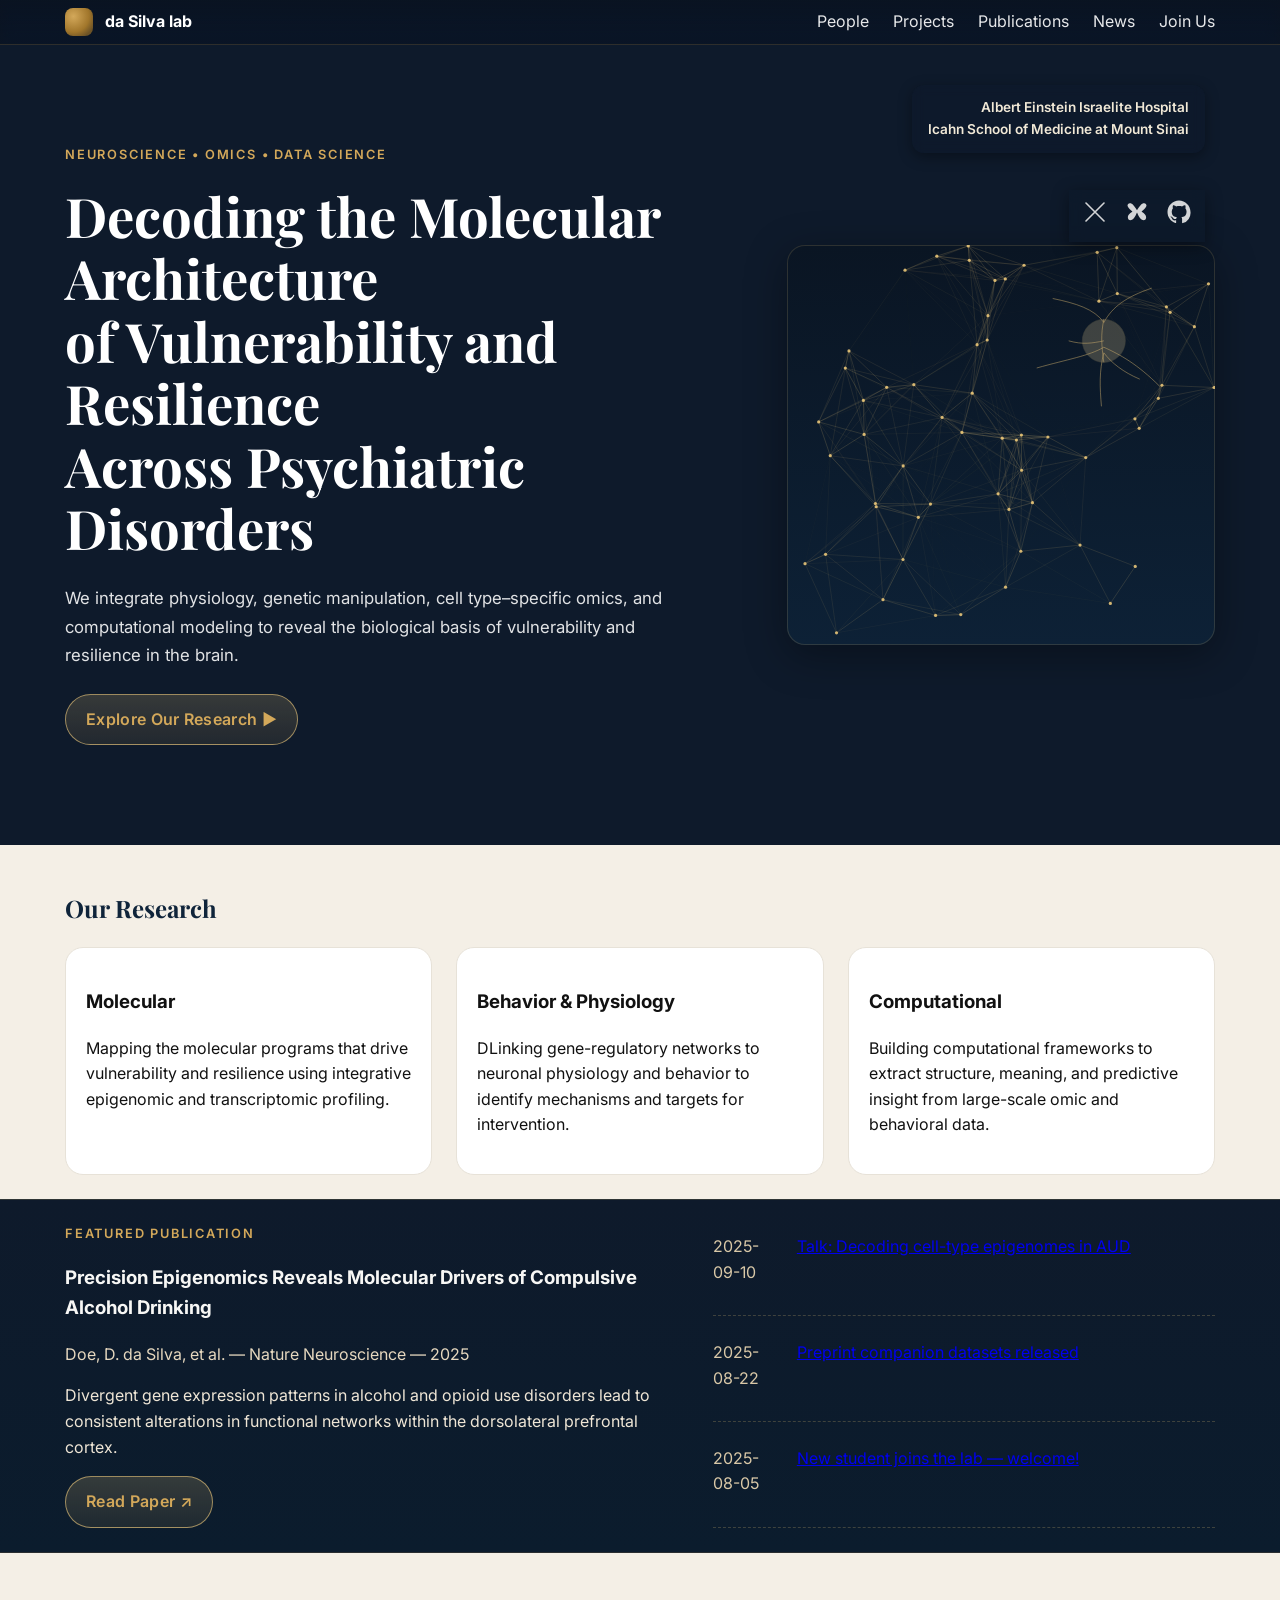
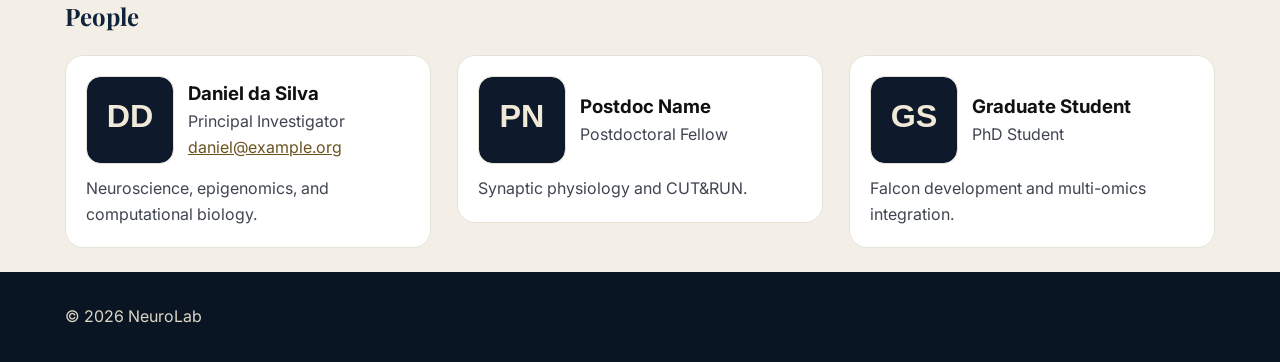
==== commit 762e0574: "Update website: new layout + Join Us page + schema updates" ====
--- a/index.html
+++ b/index.html
@@ -1,192 +1,375 @@
 <!DOCTYPE html>
-<html lang="en"><head><meta charset="utf-8"/><meta name="viewport" content="width=device-width,initial-scale=1"/>
-<title>NeuroLab — Decoding Molecular Signatures in Psychiatric Disorders</title>
+<html lang="en">
+<head>
+  <script type="application/ld+json">
+{
+  "@context": "https://schema.org",
+  "@graph": [
+
+    /* ============================
+       1. PERSON / RESEARCHER
+       ============================ */
+    {
+      "@type": "Person",
+      "@id": "https://www.dasilvalab.org/#daniel",
+      "name": "Daniel Almeida da Silva e Silva",
+      "alternateName": [
+        "Daniel da Silva",
+        "Daniel Almeida",
+        "Daniel Silva",
+        "Daniel da Silva e Silva",
+        "Daniel daSilva",
+        "Daniel DaSilva",
+        "Daniel Da Silva",
+        "Daniel Silva-e-Silva"
+      ],
+      "givenName": "Daniel",
+      "familyName": "Almeida da Silva e Silva",
+      "jobTitle": "Assistant Professor of Neuroscience",
+      "description": "Neuroscientist investigating molecular, epigenetic, and synaptic mechanisms underlying vulnerability and resilience in neuropsychiatric disorders.",
+      "affiliation": {
+        "@id": "https://www.dasilvalab.org/#einstein"
+      },
+      "worksFor": {
+        "@id": "https://www.dasilvalab.org/#lab"
+      },
+      "url": "https://www.dasilvalab.org",
+      "image": "https://scholars.mssm.edu/files-asset/204587011/0000072500101249200101.jpg?w=320&f=webp",
+      "sameAs": [
+        "https://scholar.google.com/citations?user=gMpuW-wAAAAJ&hl=pt-BR",
+        "https://orcid.org/0000-0003-0033-3270",
+        "https://www.ncbi.nlm.nih.gov/myncbi/daniel.silva%20e%20silva.1/bibliography/public/",
+        "https://profiles.icahn.mssm.edu/daniel-almeida-da-silva-e-silva",
+        "https://www.dasilvalab.org"
+      ]
+    },
+
+    /* ============================
+       2. LAB ORGANIZATION
+       ============================ */
+    {
+      "@type": "ResearchOrganization",
+      "@id": "https://www.dasilvalab.org/#lab",
+      "name": "da Silva Lab",
+      "description": "Research laboratory studying molecular, epigenetic, and synaptic mechanisms underlying vulnerability and resilience in psychiatric disorders.",
+      "url": "https://www.dasilvalab.org",
+      "founder": {
+        "@id": "https://www.dasilvalab.org/#daniel"
+      },
+      "parentOrganization": {
+        "@id": "https://www.dasilvalab.org/#einstein"
+      },
+      "areaServed": "International",
+      "keywords": [
+        "Neuroscience",
+        "Epigenomics",
+        "Transcriptomics",
+        "Single-cell omics",
+        "CUT&RUN",
+        "Addiction",
+        "Alcohol Use Disorder",
+        "Computational biology",
+        "Machine learning"
+      ]
+    },
+
+    /* ============================
+       3. PARENT ORGANIZATION
+       ============================ */
+    {
+      "@type": "Organization",
+      "@id": "https://www.dasilvalab.org/#einstein",
+      "name": "Instituto Israelita de Ensino e Pesquisa Albert Einstein",
+      "url": "https://www.einstein.br",
+      "logo": "https://upload.wikimedia.org/wikipedia/commons/4/4a/Albert-einstein-hospital-seeklogo.svg",
+      "address": {
+        "@type": "PostalAddress",
+        "addressLocality": "São Paulo",
+        "addressRegion": "SP",
+        "addressCountry": "Brazil"
+      }
+    },
+
+    /* ============================
+       4. WEBSITE SCHEMA
+       ============================ */
+    {
+      "@type": "WebSite",
+      "@id": "https://www.dasilvalab.org/#website",
+      "url": "https://www.dasilvalab.org",
+      "name": "da Silva Lab",
+      "publisher": {
+        "@id": "https://www.dasilvalab.org/#lab"
+      },
+      "potentialAction": {
+        "@type": "SearchAction",
+        "target": "https://www.dasilvalab.org/?q={search_term_string}",
+        "query-input": "required name=search_term_string"
+      }
+    },
+
+    /* ============================
+       5. WEBPAGE SCHEMA (HOMEPAGE)
+       ============================ */
+    {
+      "@type": "WebPage",
+      "@id": "https://www.dasilvalab.org/#home",
+      "url": "https://www.dasilvalab.org",
+      "name": "da Silva Lab — Decoding the Molecular Architecture of Vulnerability and Resilience",
+      "isPartOf": {
+        "@id": "https://www.dasilvalab.org/#website"
+      },
+      "about": {
+        "@id": "https://www.dasilvalab.org/#lab"
+      },
+      "primaryImageOfPage": "https://www.dasilvalab.org/assets/header-image.jpg",
+      "description": "The da Silva Lab integrates physiology, genetic manipulation, cell type–specific omics, and computational modeling to reveal the biological basis of vulnerability and resilience in the brain."
+    }
+
+  ]
+}
+</script>
+<meta charset="utf-8"/>
+<meta name="viewport" content="width=device-width,initial-scale=1"/>
+<title>da Silva lab — Decoding Molecular Signatures in Psychiatric Disorders</title>
 <meta name="theme-color" content="#0e1a2b"/>
-<link rel="preconnect" href="https://fonts.googleapis.com"><link rel="preconnect" href="https://fonts.gstatic.com" crossorigin>
-<link href="https://fonts.googleapis.com/css2?family=Inter:wght@300;400;600;700&family=Playfair+Display:wght@600;700&family=JetBrains+Mono:wght@400;600&display=swap" rel="stylesheet">
+
+<link rel="preconnect" href="https://fonts.googleapis.com">
+<link rel="preconnect" href="https://fonts.gstatic.com" crossorigin>
+<link href="https://fonts.googleapis.com/css2?family=Inter:wght@300;400;600;700&family=Playfair+Display:wght@600;700&display=swap" rel="stylesheet">
 
 <style>
+  
+  .affiliation-block {
+  position: absolute;
+  top: -160px;              /* Adjusted so it sits nicely above social icons */
+  right: 10px;
+  z-index: 10;              /* ABOVE social icons */
+  
+  display: flex;
+  flex-direction: column;
+  align-items: flex-end;
+  gap: 8px;
+
+  background: rgba(14, 26, 43, 0.65);
+  padding: 12px 16px;
+  border-radius: 12px;
+  backdrop-filter: blur(6px);
+  box-shadow: 0 4px 14px rgba(0,0,0,0.35);
+}
+
+.affiliation-text {
+  color: #f1e9d7;
+  font-size: 0.85rem;
+  font-weight: 600;
+  text-align: right;
+}
+
+.affiliation-logos {
+  display: flex;
+  gap: 12px;
+}
+
+.affiliation-logos img {
+  height: 32px;
+  filter: brightness(0) invert(1);
+  opacity: 0.9;
+  transition: opacity .25s ease;
+}
+
+.affiliation-logos img:hover {
+  opacity: 1;
+}
+
 :root{--navy:#0e1a2b;--navy-2:#0a1523;--gold:#d3a85a;--cream:#f4efe6;--ink:#0f243a}
-*{box-sizing:border-box}body{margin:0;background:var(--navy);color:#f7f7f5;font-family:Inter,system-ui,-apple-system,Segoe UI,Roboto,Helvetica,Arial;line-height:1.6}
-.container{width:min(1150px,92vw);margin:0 auto}.nav{display:flex;align-items:center;justify-content:space-between;padding:14px 0}
-header{position:sticky;top:0;z-index:50;backdrop-filter:saturate(160%) blur(8px);background:linear-gradient(180deg, rgba(10,18,31,.85), rgba(10,18,31,.65));border-bottom:1px solid rgba(211,168,90,.18)}
-.brand{display:flex;align-items:center;gap:12px;font-weight:700}.brand-icon{width:28px;height:28px;border-radius:8px;background:radial-gradient(80% 80% at 30% 30%, var(--gold), #a1762b 70%, #6d5326 100%)}nav ul{display:flex;gap:24px;list-style:none;margin:0;padding:0}
-nav a{text-decoration:none;color:#fff;opacity:.9}nav a:hover{opacity:1;color:var(--gold)}
-.hero{position:relative}.hero-inner{display:grid;grid-template-columns:1.1fr .9fr;gap:min(6vw,60px);align-items:center;padding:64px 0}
-h1{font-family:Playfair Display,serif;font-weight:700;line-height:1.1;margin:.35em 0 .4em;font-size:clamp(2rem,6vw,3.6rem)}
-.kicker{color:var(--gold);text-transform:uppercase;letter-spacing:.14em;font-size:.8rem;font-weight:600}.lead{max-width:58ch}
-.cta{display:inline-flex;gap:10px;padding:12px 18px;border-radius:999px;border:1px solid rgba(241,204,125,.55);background:linear-gradient(180deg, rgba(241,204,125,.14), rgba(211,168,90,.08));color:#fff;font-weight:600;text-decoration:none}
-.visual{position:relative;height:400px;border-radius:18px;background:linear-gradient(180deg, var(--navy-2), #0d2136);box-shadow:inset 0 0 0 1px rgba(241,204,125,.15),0 10px 40px rgba(0,0,0,.35)}
-#constellation{position:absolute;inset:0;width:100%;height:100%;display:block}#neuron{position:absolute;width:min(56%,540px);right:-2%;top:-6%;opacity:.9}
-section.light{background:var(--cream);color:#111}.section-pad{padding:48px 0}h2{font-family:Playfair Display,serif;color:var(--ink)}
-.tiles{display:grid;grid-template-columns:repeat(3,1fr);gap:24px}.tile{background:#fff;border:1px solid #e7e2d8;border-radius:18px;padding:20px}
-.news{display:grid;gap:14px}.news-item{display:grid;grid-template-columns:auto 1fr;gap:12px;padding:10px 0;border-bottom:1px dashed rgba(241,204,125,.22)}.news-date{width:7.2ch;color:#d9c8a7}
-.grid-2{display:grid;grid-template-columns:1.1fr .9fr;gap:34px}.dark-strip{background:linear-gradient(180deg, #0e1a2b, #0b1c2d);border-top:1px solid rgba(211,168,90,.18);border-bottom:1px solid rgba(211,168,90,.14)}
-#people-grid{display:grid;grid-template-columns:repeat(3,1fr);gap:26px}
+*{box-sizing:border-box}
+body{margin:0;background:var(--navy);color:#f7f7f5;font-family:Inter,system-ui,-apple-system,Segoe UI,Roboto,Helvetica,Arial;line-height:1.6}
+
+/* Header */
+.container{width:min(1150px,92vw);margin:0 auto}
+header{position:sticky;top:0;z-index:50;backdrop-filter:saturate(160%) blur(8px);
+  background:linear-gradient(180deg, rgba(10,18,31,.85), rgba(10,18,31,.65));
+  border-bottom:1px solid rgba(211,168,90,.18)}
+.nav{display:flex;align-items:center;justify-content:space-between;padding:8px 0}
+.brand{display:flex;align-items:center;gap:12px;font-weight:700;color:#fff;text-decoration:none}
+.brand:hover{color:var(--gold)}
+.brand-icon{width:28px;height:28px;border-radius:8px;
+  background:radial-gradient(80% 80% at 30% 30%, var(--gold), #a1762b 70%, #6d5326 100%)}
+nav ul{display:flex;gap:24px;list-style:none;margin:0;padding:0}
+nav a{text-decoration:none;color:#fff;opacity:.9}
+nav a:hover{opacity:1;color:var(--gold)}
+
+/* Hero */
+.hero{position:relative}
+.hero::before{content:'';position:absolute;inset:0;
+  background:linear-gradient(100deg, rgba(14,26,43,0.94) 40%, transparent 100%);z-index:0}
+.hero-inner{display:grid;grid-template-columns:1.2fr .8fr;gap:clamp(40px,8vw,80px);
+  align-items:center;padding:clamp(60px,8vw,100px) 0}
+.hero-inner>div:first-child{position:relative;z-index:1}
+.kicker{color:var(--gold);text-transform:uppercase;letter-spacing:.14em;font-size:.8rem;font-weight:600}
+h1{font-family:Playfair Display,serif;font-weight:700;line-height:1.15;margin:.35em 0 .45em;
+  font-size:clamp(2rem,5.6vw,3.4rem);max-width:20ch;color:#fff}
+.lead{max-width:60ch;font-size:1.05rem;line-height:1.7;color:rgba(255,255,255,.88);margin-bottom:1.4em}
+.cta{display:inline-flex;align-items:center;gap:10px;padding:12px 20px;border-radius:999px;
+  border:1px solid rgba(241,204,125,.6);background:linear-gradient(180deg, rgba(241,204,125,.18), rgba(211,168,90,.1));
+  color:var(--gold);font-weight:600;text-decoration:none;letter-spacing:.02em;transition:all .25s ease}
+.cta:hover{background:rgba(241,204,125,.22);box-shadow:0 0 12px rgba(241,204,125,.35);color:#fff;transform:translateY(-1px)}
+
+/* Visual box (canvas + neuron + icons) */
+.visual{position:relative;height:400px;border-radius:18px;
+  background:linear-gradient(180deg, var(--navy-2), #0d2136);
+  box-shadow:inset 0 0 0 1px rgba(241,204,125,.15),0 10px 40px rgba(0,0,0,.35);overflow:visible}
+#constellation{position:absolute;inset:0;width:100%;height:100%}
+#neuron{position:absolute;width:min(56%,540px);right:-2%;top:-6%;opacity:.9}
+
+/* Social icons over the visual */
+.social-icons{position:absolute;top:-55px;right:10px;display:flex;gap:18px;z-index:5;
+  background:rgba(14,26,43,.55);backdrop-filter:blur(8px);
+  padding:10px 14px;box-shadow:0 4px 16px rgba(0,0,0,.4)}
+.social-icons svg{width:24px;height:24px;opacity:.85;transition:all .25s ease}
+.social-icons svg:hover{opacity:1;transform:scale(1.15);filter:drop-shadow(0 0 6px rgba(241,204,125,.8))}
+
+/* Sections */
+section.light{background:var(--cream);color:#111}
+.section-pad{padding:24px 0}
+h2{font-family:Playfair Display,serif;color:var(--ink)}
+.tiles{display:grid;grid-template-columns:repeat(3,1fr);gap:24px}
+.tile{background:#fff;border:1px solid #e7e2d8;border-radius:18px;padding:20px}
+.dark-strip{background:linear-gradient(180deg, #0e1a2b, #0b1c2d);
+  border-top:1px solid rgba(211,168,90,.18);border-bottom:1px solid rgba(211,168,90,.14)}
+.grid-2{display:grid;grid-template-columns:1.1fr .9fr;gap:34px}
+.news{display:grid;gap:14px}
+.news-item{display:grid;grid-template-columns:auto 1fr;gap:12px;padding:10px 0;border-bottom:1px dashed rgba(241,204,125,.22)}
+.news-date{width:7.2ch;color:#d9c8a7}
+
+.people-grid {
+  display: grid;
+  grid-template-columns: repeat(3, 1fr);
+  gap: 26px;
+  align-items: start;
+}
+
+@media (max-width: 900px) {
+  .people-grid {
+    grid-template-columns: repeat(2, 1fr);
+  }
+}
+
+@media (max-width: 600px) {
+  .people-grid {
+    grid-template-columns: 1fr;
+  }
+}
+
 footer{background:#0a1523;color:#ddd6c5;padding:32px 0}
-/* ----- Mobile-only adjustments (keep desktop exactly as-is) ----- */
-@media (max-width: 900px) {
-  /* Stack hero content */
-  .hero-inner {
-    display: grid;
-    grid-template-columns: 1fr !important;
-    gap: 24px !important;
-    padding: 40px 0 !important;
-  }
-
-  /* Make the visual block shorter on phones */
-  .visual {
-    height: 300px !important;
-  }
-
-  /* Prevent the neuron SVG from overflowing */
-  #neuron {
-    position: absolute;
-    right: 0;
-    top: 0;
-    width: 70% !important;
-    max-width: 420px !important;
-    opacity: 0.9;
-  }
-
-  /* Research tiles: 2 columns on tablets, 1 column on small phones */
-  .tiles {
-    grid-template-columns: 1fr 1fr !important;
-    gap: 16px !important;
-  }
-  @media (max-width: 600px) {
-    .tiles {
-      grid-template-columns: 1fr !important;
-    }
-  }
-
-  /* Featured + news column stack */
-  .grid-2 {
-    grid-template-columns: 1fr !important;
-    gap: 20px !important;
-  }
-
-  /* People grid: shrink to 2 or 1 columns */
-  #people-grid {
-    grid-template-columns: 1fr 1fr !important;
-    gap: 16px !important;
-  }
-  @media (max-width: 600px) {
-    #people-grid {
-      grid-template-columns: 1fr !important;
-    }
-  }
-
-  /* Keep text readable */
-  .lead { font-size: 1rem; }
-  h1 { font-size: clamp(1.8rem, 6vw, 3rem) !important; }
-}
-
-/* Ensure desktop keeps the original multi‑column layout */
-@media (min-width: 901px) {
-  .hero-inner { grid-template-columns: 1.1fr .9fr !important; }
-  .grid-2 { grid-template-columns: 1.1fr .9fr !important; }
-  .tiles { grid-template-columns: repeat(3, 1fr) !important; }
-  #people-grid { grid-template-columns: repeat(3, 1fr) !important; }
-}
-/* --- stabilize mobile layout --- */
-.hero, .visual { overflow: hidden; }            /* clip any sub-pixel overflow */
-html, body { overflow-x: hidden; }              /* no horizontal nudge/scroll */
-.container { padding-left: 4vw; padding-right: 4vw; } /* small breathing room */
-
-header { overflow: hidden; }                    /* clip sub-pixel bleed */
-
-/* --- Fix mobile menu overflow (no layout change on desktop) --- */
-@media (max-width: 900px) {
-  /* Let header content wrap on small screens */
-  .nav { flex-wrap: wrap; }
-
-  /* Make the nav line use full width */
-  .nav nav { width: 100%; }
-  .nav nav ul {
-    display: flex;
-    flex-wrap: wrap;
-    justify-content: space-between;
-    gap: 8px 12px;
-    margin: 8px 0 0 0;
-    padding: 0;
-    list-style: none;
-    flex: 1 1 auto;
-    min-width: 0;
-  }
-
-  /* Slightly smaller links */
-  .nav nav a {
-    font-size: 16px;
-    line-height: 1.2;
-  }
-
-  /* Prevent logo block from hogging width */
-  .brand { flex: 0 1 auto; min-width: 0; }
-
-  /* Fix neuron SVG edge spill */
-  #neuron { right: 0 !important; }
-}
-
-/* Very small phones */
-@media (max-width: 420px) {
-  .nav nav a { font-size: 15px; }
+
+/* Responsive */
+@media (max-width:820px){
+  .hero-inner{grid-template-columns:1fr;text-align:center}
+  .visual{order:-1;height:320px;margin-bottom:30px}
+  h1{max-width:18ch}
 }
 </style>
 </head>
+
 <body>
-<header><div class="container nav">
-  <a class="brand" href="index.html"><span class="brand-icon"></span><span>NeuroLab</span></a>
-  <nav><ul>
-    <li><a href="#people">People</a></li>
-    <li><a href="publications.html">Publications</a></li>
-    <li><a href="#news">News</a></li>
-    <li><a href="#join">Join Us</a></li>
-  </ul></nav>
-</div></header>
-
-<main class="hero"><div class="container hero-inner">
-  <div>
-    <div class="kicker">Neuroscience • Epigenomics • Data Science</div>
-    <h1>Decoding Molecular Signatures in Psychiatric Disorders</h1>
-    <p class="lead">We integrate cell-type–specific epigenomics, transcriptomics, and advanced computational modeling to explain resilience and vulnerability across alcohol and related neuropsychiatric phenotypes.</p>
-    <a class="cta" href="#research">Explore Our Research ▶</a>
-  </div>
+<header>
+  <div class="container nav">
+    <a class="brand" href="#"><span class="brand-icon"></span><span>da Silva lab</span></a>
+    <nav>
+      <ul>
+        <li><a href="#people">People</a></li>
+        <li><a href="projects.html">Projects</a></li>
+        <li><a href="#">Publications</a></li>
+        <li><a href="#news">News</a></li>
+        <li><a href="joinus.html">Join Us</a></li>
+      </ul>
+    </nav>
+  </div>
+</header>
+
+<main class="hero">
+  <div class="container hero-inner">
+    <div>
+      <div class="kicker">Neuroscience • Omics • Data Science</div>
+      <h1>Decoding the Molecular Architecture<br>of Vulnerability and Resilience<br>Across Psychiatric Disorders</h1>
+      <p class="lead">We integrate physiology, genetic manipulation, cell type–specific omics, and computational modeling to reveal the biological basis of vulnerability and resilience in the brain.</p>
+      <a class="cta" href="#research">Explore Our Research ▶</a>
+    </div>
+
+
+
+   
+
   <div class="visual" aria-hidden="true">
-    <canvas id="constellation"></canvas>
-    <svg id="neuron" viewBox="0 0 600 600" fill="none" stroke="#e9c576" stroke-width="1.2">
-      <circle cx="300" cy="300" r="54" fill="#f2d89a" opacity=".25"/>
-      <path d="M300 246c-8 40-6 64 0 108"/>
-      <path d="M300 254c22-40 56-64 120-86"/>
-      <path d="M300 254c-24-34-70-48-128-60"/>
-      <path d="M300 316c40 18 84 42 140 98"/>
-      <path d="M300 316c-38 22-90 30-168 52"/>
-      <path d="M300 330c-12 46-10 86-6 134"/>
-      <path d="M300 330c20 26 48 48 90 66"/>
-      <path d="M300 300c-30 6-52 10-88 0"/>
-    </svg>
-  </div>
-</div></main>
+
+  <!-- Affiliation block -->
+  <div class="affiliation-block">
+    <div class="affiliation-text">
+      Albert Einstein Israelite Hospital<br>
+      Icahn School of Medicine at Mount Sinai
+    </div>
+
+  </div>
+
+  <!-- Social icons -->
+  <div class="social-icons">
+    <a href="https://x.com/YourHandle" target="_blank" rel="noopener" aria-label="X">
+      <svg xmlns="http://www.w3.org/2000/svg" fill="none" stroke="#f7f7f5" stroke-width="1.6" stroke-linecap="round" stroke-linejoin="round">
+        <path d="M3 3l18 18M3 21L21 3"/>
+      </svg>
+    </a>
+
+    <a href="https://bsky.app/profile/YourHandle.bsky.social" target="_blank" rel="noopener" aria-label="Bluesky">
+      <svg xmlns="http://www.w3.org/2000/svg" viewBox="0 0 256 256" fill="#f7f7f5">
+        <path d="M128 109.5c-15.4-24.7-40.3-67.7-66.2-74.7-25.9-7-40 12.5-33 33 7 20.5 36.6 45.9 50.5 55.2C64 135.4 20.5 160 32.7 198.3c7.9 25.4 41.7 19.7 62-3.8 11.6-13.4 23.3-39.2 33.3-61.3 10 22.1 21.7 47.9 33.3 61.3 20.3 23.5 54.1 29.2 62 3.8 12.2-38.3-31.3-62.9-46.6-75.3 13.9-9.3 43.5-34.7 50.5-55.2 7-20.5-7.1-40-33-33-25.9 7-50.8 50-66.2 74.7z"/>
+      </svg>
+    </a>
+
+    <a href="https://github.com/dasilvalab" target="_blank" rel="noopener" aria-label="GitHub">
+      <svg xmlns="http://www.w3.org/2000/svg" viewBox="0 0 24 24" fill="#f7f7f5">
+        <path d="M12 .5C5.73.5.5 5.73.5 12c0 5.08 3.29 9.4 7.86 10.94.58.11.79-.25.79-.55 0-.27-.01-1.17-.02-2.12-3.2.7-3.88-1.38-3.88-1.38-.53-1.36-1.29-1.73-1.29-1.73-1.06-.72.08-.71.08-.71 1.18.08 1.8 1.21 1.8 1.21 1.04 1.78 2.73 1.26 3.4.97.11-.76.41-1.26.74-1.55-2.55-.29-5.23-1.28-5.23-5.7 0-1.26.45-2.3 1.19-3.11-.12-.29-.52-1.45.11-3.03 0 0 .97-.31 3.18 1.18.93-.26 1.93-.39 2.92-.39s1.99.13 2.92.39c2.21-1.49 3.18-1.18 3.18-1.18.63 1.58.23 2.74.11 3.03.74.81 1.19 1.85 1.19 3.11 0 4.43-2.69 5.4-5.25 5.68.43.37.81 1.1.81 2.22 0 1.6-.02 2.89-.02 3.28 0 .3.21.66.8.55A10.5 10.5 0 0023.5 12C23.5 5.73 18.27.5 12 .5z"/>
+      </svg>
+    </a>
+  </div>
+
+  <canvas id="constellation"></canvas>
+
+  <svg id="neuron" viewBox="0 0 600 600" fill="none" stroke="#e9c576" stroke-width="1.2">
+    <circle cx="300" cy="300" r="54" fill="#f2d89a" opacity=".25"/>
+    <path d="M300 246c-8 40-6 64 0 108"/>
+    <path d="M300 254c22-40 56-64 120-86"/>
+    <path d="M300 254c-24-34-70-48-128-60"/>
+    <path d="M300 316c40 18 84 42 140 98"/>
+    <path d="M300 316c-38 22-90 30-168 52"/>
+    <path d="M300 330c-12 46-10 86-6 134"/>
+    <path d="M300 330c20 26 48 48 90 66"/>
+    <path d="M300 300c-30 6-52 10-88 0"/>
+  </svg>
+
+</div>
+</main>
 
 <section id="research" class="light section-pad">
   <div class="container">
     <h2>Our Research</h2>
     <div class="tiles">
-      <article class="tile"><h3>Molecular</h3><p>Epigenomics & transcriptomics (CUT&RUN, histone PTMs, RNA‑seq).</p></article>
-      <article class="tile"><h3>Synaptic</h3><p>D1‑MSNs & projection circuits; optogenetics/patch.</p></article>
-      <article class="tile"><h3>Computational</h3><p>Falcon: covariate selection, mediation, and ML.</p></article>
+      <article class="tile"><h3>Molecular</h3><p>Mapping the molecular programs that drive vulnerability and resilience using integrative epigenomic and transcriptomic profiling.</p></article>
+      <article class="tile"><h3>Behavior & Physiology</h3><p>DLinking gene-regulatory networks to neuronal physiology and behavior to identify mechanisms and targets for intervention.</p></article>
+      <article class="tile"><h3>Computational</h3><p>Building computational frameworks to extract structure, meaning, and predictive insight from large-scale omic and behavioral data.</p></article>
     </div>
   </div>
 </section>
 
+<!-- Featured Publication + live News panel -->
 <section class="dark-strip section-pad" id="publications">
   <div class="container grid-2">
     <div>
       <div class="kicker">Featured Publication</div>
       <h3 id="feat-title">Featured Publication</h3>
       <div id="feat-meta" style="color:#e6d8bf"></div>
-      <p style="color:#efe6d6">Cell‑type–specific histone acetylation maps and multivariate modeling identify Sirt7‑linked resilience pathways.</p>
-      <a id="feat-link" class="cta" href="#">Read Paper ↗</a>
+      <p style="color:#efe6d6">Divergent gene expression patterns in alcohol and opioid use disorders lead to consistent alterations in functional networks within the dorsolateral prefrontal cortex.</p>
+      <a id="feat-link" class="cta" href="https://www.nature.com/articles/s41398-024-03143-z">Read Paper ↗</a>
     </div>
     <div id="news" class="news" aria-live="polite" aria-busy="false"></div>
   </div>
@@ -195,7 +378,7 @@
 <section id="people" class="light section-pad">
   <div class="container">
     <h2>People</h2>
-    <div id="people-grid"></div>
+    <div id="people-grid" class="people-grid"></div>
   </div>
 </section>
 
@@ -204,191 +387,104 @@
 </footer>
 
 <script>
+// Footer year
+document.getElementById('y').textContent = new Date().getFullYear();
+
+/* ===== Constellation animation (original) ===== */
 (function(){
-  const c = document.getElementById('constellation');
-  const ctx = c.getContext('2d');
-  let w, h, pts = [];
-  const N = 60;
-
-  function size(){
-    const dpr = Math.min(window.devicePixelRatio || 1, 2);
-    const rect = c.getBoundingClientRect();
-    w = rect.width;
-    h = rect.height;
-    c.width = Math.round(w * dpr);
-    c.height = Math.round(h * dpr);
-    ctx.setTransform(dpr, 0, 0, dpr, 0, 0);
-    // (re)seed points to current size
-    pts = Array.from({length: N}, () => ({
-      x: Math.random() * w,
-      y: Math.random() * h,
-      vx: (Math.random() - 0.5) * 0.35,
-      vy: (Math.random() - 0.5) * 0.35
+  const c=document.getElementById('constellation'); const x=c.getContext('2d');
+  let w,h,p=[]; const N=60;
+  function R(){
+    w=c.clientWidth; h=c.clientHeight; c.width=w; c.height=h;
+    p=Array.from({length:N},()=>({
+      x:Math.random()*w, y:Math.random()*h,
+      vx:(Math.random()-.5)*.35, vy:(Math.random()-.5)*.35
     }));
   }
-
-  // throttle resize so mobile address-bar jitter doesn't constantly reflow
-  let rafId = null;
-  function onResize(){
-    if (rafId) cancelAnimationFrame(rafId);
-    rafId = requestAnimationFrame(() => {
-      rafId = null;
-      size();
+  function S(){
+    x.clearRect(0,0,w,h);
+    const m=120;
+    p.forEach(a=>{
+      a.x+=a.vx; a.y+=a.vy;
+      if(a.x<0||a.x>w) a.vx*=-1;
+      if(a.y<0||a.y>h) a.vy*=-1;
+      x.beginPath(); x.arc(a.x,a.y,1.6,0,Math.PI*2);
+      x.fillStyle='rgba(241,204,125,.85)'; x.fill();
     });
-  }
-
-  size();
-  window.addEventListener('resize', onResize, { passive: true });
-
-  function step(){
-    ctx.clearRect(0, 0, w, h);
-    const max = 120;
-    for (const p of pts){
-      p.x += p.vx; p.y += p.vy;
-      if (p.x < 0 || p.x > w) p.vx *= -1;
-      if (p.y < 0 || p.y > h) p.vy *= -1;
-      ctx.beginPath(); ctx.arc(p.x, p.y, 1.6, 0, Math.PI*2);
-      ctx.fillStyle = 'rgba(241,204,125,.85)'; ctx.fill();
+    x.strokeStyle='rgba(241,204,125,.24)';
+    for(let i=0;i<N;i++) for(let j=i+1;j<N;j++){
+      const dx=p[i].x-p[j].x, dy=p[i].y-p[j].y, d=Math.hypot(dx,dy);
+      if(d<m){ x.globalAlpha=1-(d/m); x.beginPath(); x.moveTo(p[i].x,p[i].y); x.lineTo(p[j].x,p[j].y); x.stroke(); }
     }
-    ctx.strokeStyle = 'rgba(241,204,125,.24)';
-    for (let i=0;i<N;i++) for (let j=i+1;j<N;j++){
-      const a=pts[i], b=pts[j], dx=a.x-b.x, dy=a.y-b.y, d=Math.hypot(dx,dy);
-      if (d < max){ ctx.globalAlpha = 1 - (d/max); ctx.beginPath(); ctx.moveTo(a.x,a.y); ctx.lineTo(b.x,b.y); ctx.stroke(); }
-    }
-    ctx.globalAlpha = 1;
-    requestAnimationFrame(step);
-  }
-  step();
+    x.globalAlpha=1; requestAnimationFrame(S);
+  }
+  R(); S(); addEventListener('resize',R);
+})();
+
+/* ===== Dynamic data loader (publications, news, people) ===== */
+(async function(){
+  function initials(name){return (String(name||'').trim().split(/\s+/).map(w=>w[0]?.toUpperCase()||'').filter(Boolean).slice(0,2).join(''))||'NL'}
+  function avatarSVG(text,size,bg='#0e1a2b',fg='#f1e9d7'){
+    const f=Math.floor(size*0.38);
+    const s=`<svg xmlns='http://www.w3.org/2000/svg' width='${size}' height='${size}'>
+      <rect width='100%' height='100%' rx='14' fill='${bg}'/>
+      <text x='50%' y='58%' text-anchor='middle' font-family='Inter, Arial' font-size='${f}' fill='${fg}' font-weight='700'>${text}</text>
+    </svg>`;
+    return 'data:image/svg+xml;utf8,'+encodeURIComponent(s);
+  }
+  function avatarSrc(p,size){return (p&&p.photo&&p.photo.trim()!=='')?p.photo:avatarSVG(initials(p&&p.name),size||88)}
+
+  // Load JSON, fall back to placeholders if missing
+  let data;
+  try{
+    const r=await fetch('lab_data.json',{cache:'no-store'});
+    data=r.ok? await r.json(): {news:[],publications:[],people:[]};
+  }catch(_){ data={news:[],publications:[],people:[]}; }
+
+  // Featured publication
+  if(Array.isArray(data.publications) && data.publications.length){
+    const t=data.publications[0];
+    document.getElementById('feat-title').textContent=t.title||'Featured Publication';
+    document.getElementById('feat-meta').textContent=[t.authors,t.journal,t.year].filter(Boolean).join(' — ');
+    if(t.link) document.getElementById('feat-link').href=t.link;
+  }
+
+  // News (with graceful fallback)
+  const newsEl=document.getElementById('news');
+  if(newsEl){
+    newsEl.innerHTML='';
+    const items=(Array.isArray(data.news)&&data.news.length)? data.news.sort((a,b)=>a.date<b.date?1:-1).slice(0,6)
+      : [{date:'Nov 2025',title:'<b>SfN, San Diego, CA.</b> Leveraging Data Science to Understand Heterogeneity in Neuropsychiatric Disorders'},
+         ];
+    items.forEach(n=>{
+      const row=document.createElement('div'); row.className='news-item';
+      row.innerHTML=`<span class='news-date'>${n.date||''}</span>
+                     <span>${n.link?`<a href='${n.link}'>${n.title}</a>`: (n.title||'')}</span>`;
+      newsEl.appendChild(row);
+    });
+  }
+
+  // People grid (with graceful fallback)
+  const grid=document.getElementById('people-grid');
+  if(grid){
+    grid.innerHTML='';
+    const ppl=(Array.isArray(data.people)&&data.people.length)? data.people
+      : [{name:'Daniel da Silva',role:'PI',email:'daniel.dasilva@mssm.edu',bio:'Systems neuroscience.'}];
+    ppl.forEach(p=>{
+      const card=document.createElement('article'); card.className='tile';
+      card.innerHTML=`<div style="display:flex;gap:14px;align-items:center">
+          <img src="${avatarSrc(p,88)}" alt="${p.name||''}" width="88" height="88"
+               style="width:88px;height:88px;border-radius:14px;object-fit:cover;border:1px solid #e7e2d8"/>
+          <div><h3 style="margin:0">${p.name||''}</h3>
+              <div style="color:#3f4550">${p.role||''}</div>
+              ${p.email?`<a href="mailto:${p.email}" style="color:#6a5320">${p.email}</a>`:''}
+          </div>
+        </div>
+        ${p.bio?`<p style="margin:12px 0 0; color:#3f4550">${p.bio}</p>`:''}`;
+      grid.appendChild(card);
+    });
+  }
 })();
 </script>
-<script>
-(async function(){
-  // Footer year
-  var y = document.getElementById('y');
-  if (y) y.textContent = new Date().getFullYear();
-
-  // Helpers (no optional chaining; broad compatibility)
-  function initials(name){
-    name = String(name || '').trim();
-    if (!name) return 'NL';
-    var parts = name.split(/\s+/);
-    var a = parts[0] ? parts[0][0].toUpperCase() : '';
-    var b = parts[1] ? parts[1][0].toUpperCase() : '';
-    return (a + b) || 'NL';
-  }
-
-  // base64 encode (handles unicode safely)
-  function toBase64(str){
-    try { return btoa(unescape(encodeURIComponent(str))); }
-    catch(e){ return btoa(str); }
-  }
-
-  function avatarDataURL(text, size){
-    size = size || 88;
-    var f = Math.floor(size * 0.38);
-    var svg =
-      "<svg xmlns='http://www.w3.org/2000/svg' width='" + size + "' height='" + size + "'>" +
-        "<rect width='100%' height='100%' rx='14' fill='#0e1a2b'/>" +
-        "<text x='50%' y='58%' text-anchor='middle' font-family='Inter, Arial' font-size='" + f + "' fill='#f1e9d7' font-weight='700'>" +
-          text +
-        "</text>" +
-      "</svg>";
-    return "data:image/svg+xml;base64," + toBase64(svg);
-  }
-
-  function avatarSrc(p, size){
-    if (p && p.photo && p.photo.trim() !== '') return p.photo;
-    return avatarDataURL(initials(p && p.name), size || 88);
-  }
-
-  // Load JSON with guards
-  async function loadJSON(){
-    try {
-      var r = await fetch("./lab_data.json", { cache: "no-store" });
-      if (!r.ok) throw new Error("HTTP " + r.status);
-      return await r.json();
-    } catch (e) {
-      return { __error: String(e) };
-    }
-  }
-
-  var data = await loadJSON();
-
-  // Featured publication
-  try {
-    if (data.publications && data.publications.length){
-      var p = data.publications[0];
-      var tEl = document.getElementById('feat-title');
-      var mEl = document.getElementById('feat-meta');
-      var lEl = document.getElementById('feat-link');
-      if (tEl) tEl.textContent = p.title || 'Featured Publication';
-      if (mEl) mEl.textContent  = [p.authors, p.journal, p.year].filter(Boolean).join(' — ');
-      if (lEl && p.link) lEl.setAttribute('href', p.link);
-    }
-  } catch(_) {}
-
-  // News
-  try {
-    var newsEl = document.getElementById('news');
-    if (newsEl){
-      newsEl.innerHTML = '';
-      var items = Array.isArray(data.news) ? data.news.slice().sort(function(a,b){ return a.date < b.date ? 1 : -1; }) : [];
-      for (var i=0;i<items.length;i++){
-        var n = items[i];
-        var row = document.createElement('div');
-        row.className = 'news-item';
-        row.innerHTML =
-          "<span class='news-date'>" + (n.date || '') + "</span>" +
-          "<span>" + (n.link ? ("<a href='" + n.link + "'>" + (n.title||'') + "</a>") : (n.title || '')) + "</span>";
-        newsEl.appendChild(row);
-      }
-      if (!items.length && data.__error){
-        var hint = document.createElement('div');
-        hint.style.cssText = 'margin-top:8px;color:#6a5320;font-size:.9rem;opacity:.9';
-        hint.textContent = 'Note: Could not load news from lab_data.json.';
-        newsEl.appendChild(hint);
-      }
-    }
-  } catch(_) {}
-
-  // People
-  try {
-    var grid = document.getElementById('people-grid');
-    if (grid){
-      grid.innerHTML = '';
-      var people = (Array.isArray(data.people) && data.people.length) ? data.people : [];
-      if (!people.length && data.__error){
-        // placeholders just so the section shows when JSON fails
-        people = [
-          { name:'Daniel da Silva', role:'Principal Investigator', photo:'', bio:'(placeholder bio)' },
-          { name:'Postdoc Name', role:'Postdoctoral Fellow', photo:'', bio:'(placeholder bio)' },
-          { name:'Graduate Student', role:'PhD Student', photo:'', bio:'(placeholder bio)' }
-        ];
-      }
-      for (var j=0;j<people.length;j++){
-        var person = people[j] || {};
-        var card = document.createElement('article');
-        card.className = 'tile';
-        card.innerHTML =
-          "<div style='display:flex;gap:14px;align-items:center'>" +
-            "<img src='" + avatarSrc(person,88) + "' alt='" + (person.name||'Person') + "' width='88' height='88' " +
-                 "style='width:88px;height:88px;border-radius:14px;object-fit:cover;border:1px solid #e7e2d8'/>" +
-            "<div>" +
-              "<h3 style='margin:0'>" + (person.name||'') + "</h3>" +
-              "<div style='color:#3f4550'>" + (person.role||'') + "</div>" +
-            "</div>" +
-          "</div>" +
-          (person.bio ? "<p style='margin:12px 0 0;color:#3f4550'>" + person.bio + "</p>" : "");
-        grid.appendChild(card);
-      }
-      if (!people.length){
-        var note = document.createElement('div');
-        note.style.cssText = 'margin-top:8px;color:#6a5320;font-size:.9rem;opacity:.9';
-        note.textContent = 'No people in lab_data.json yet.';
-        grid.appendChild(note);
-      }
-    }
-  } catch(_) {}
-})();
-</script>
-</body></html>
+</body>
+</html>
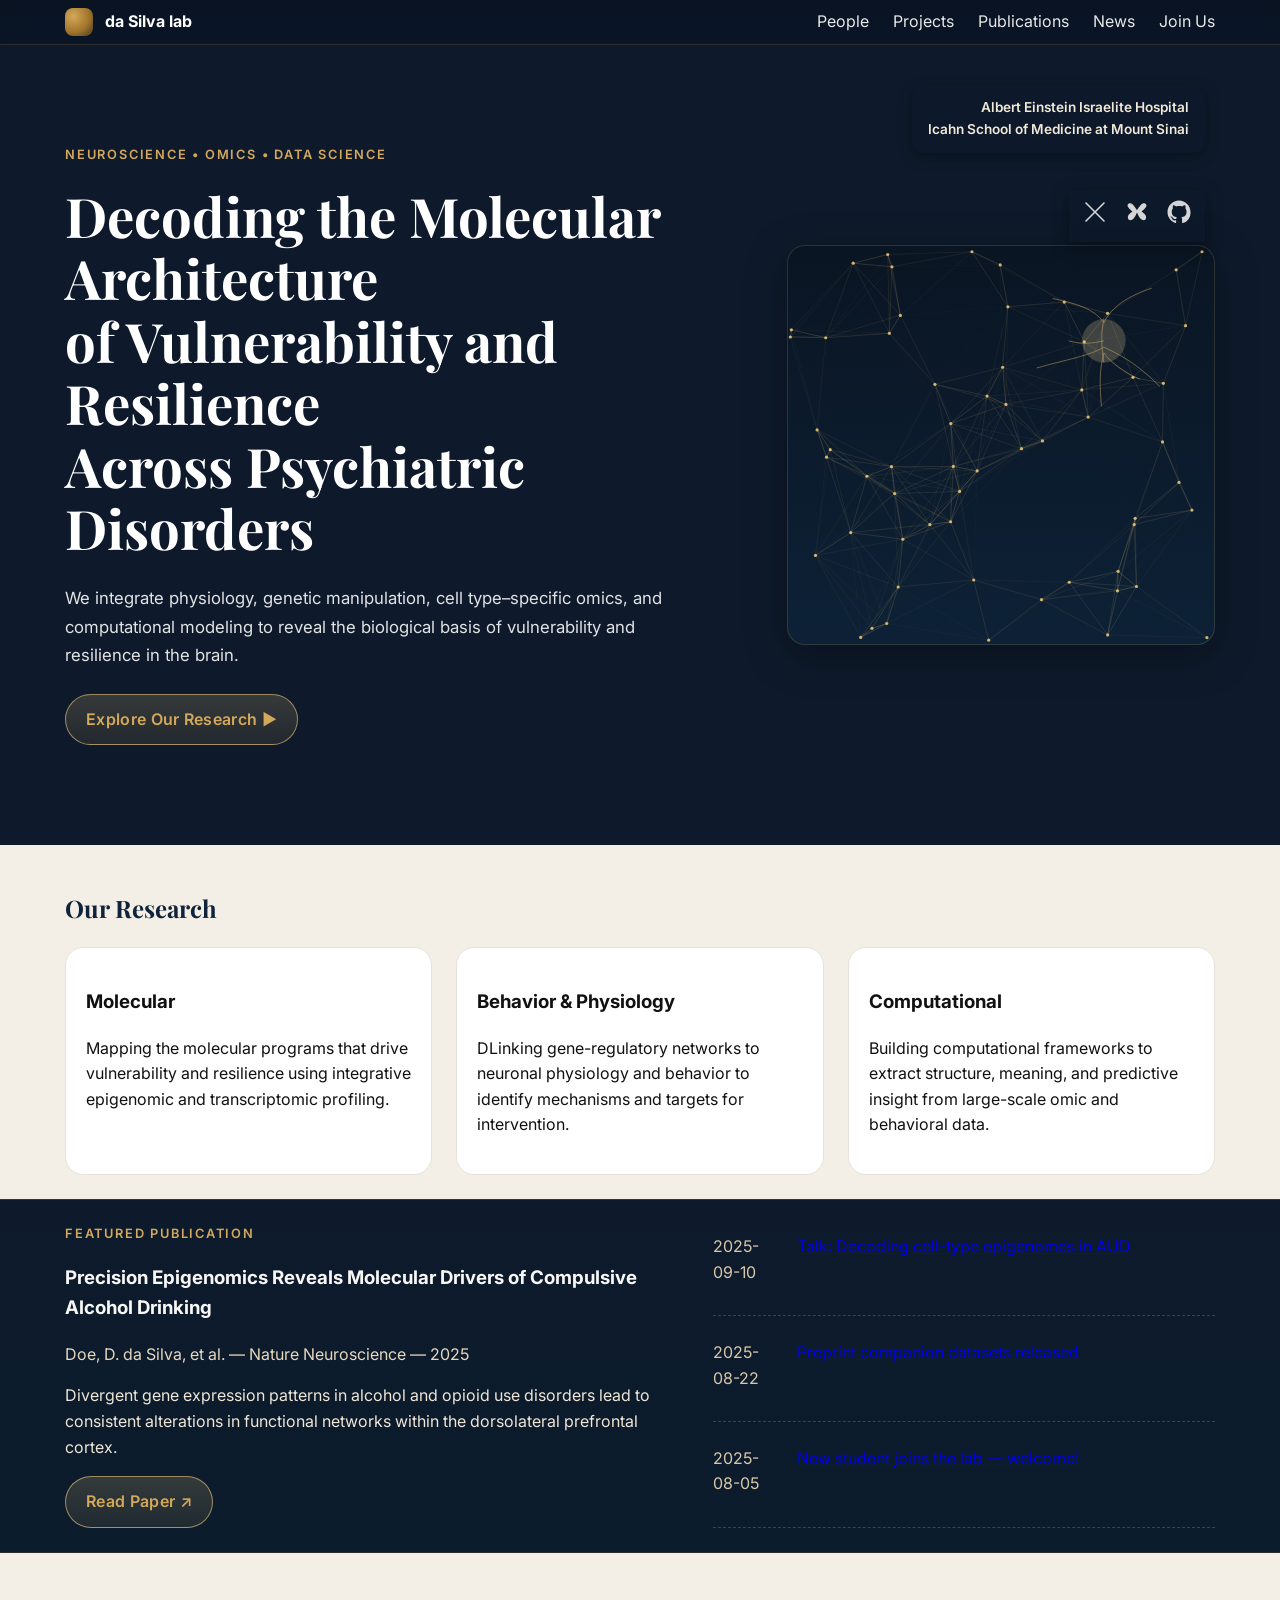
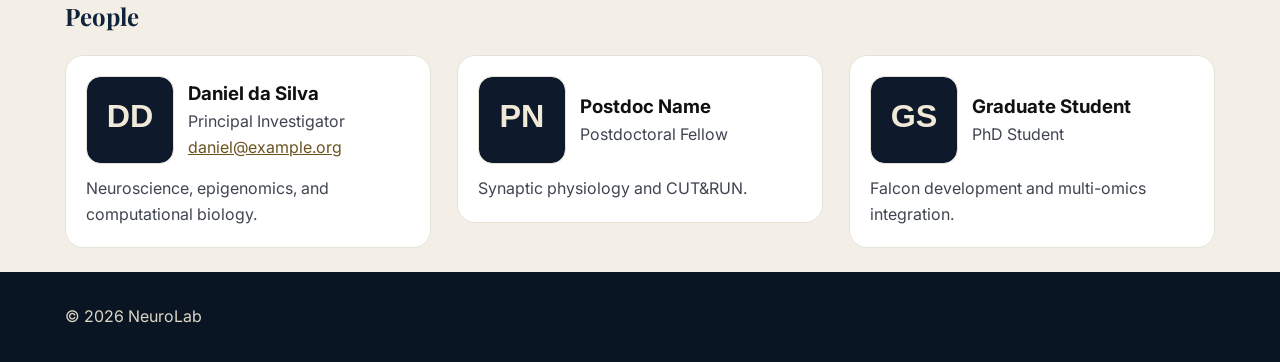
==== commit b6d24b22: "Force rebuild" ====
--- a/index.html
+++ b/index.html
@@ -1,3 +1,4 @@
+<!-- force rebuild 2025-11-24 -->
 <!DOCTYPE html>
 <html lang="en">
 <head>
@@ -314,13 +315,13 @@
 
   <!-- Social icons -->
   <div class="social-icons">
-    <a href="https://x.com/YourHandle" target="_blank" rel="noopener" aria-label="X">
+    <a href="https://x.com/neurodasilva" target="_blank" rel="noopener" aria-label="X">
       <svg xmlns="http://www.w3.org/2000/svg" fill="none" stroke="#f7f7f5" stroke-width="1.6" stroke-linecap="round" stroke-linejoin="round">
         <path d="M3 3l18 18M3 21L21 3"/>
       </svg>
     </a>
 
-    <a href="https://bsky.app/profile/YourHandle.bsky.social" target="_blank" rel="noopener" aria-label="Bluesky">
+    <a href="https://bsky.app/profile/neurodasilva.bsky.social" target="_blank" rel="noopener" aria-label="Bluesky">
       <svg xmlns="http://www.w3.org/2000/svg" viewBox="0 0 256 256" fill="#f7f7f5">
         <path d="M128 109.5c-15.4-24.7-40.3-67.7-66.2-74.7-25.9-7-40 12.5-33 33 7 20.5 36.6 45.9 50.5 55.2C64 135.4 20.5 160 32.7 198.3c7.9 25.4 41.7 19.7 62-3.8 11.6-13.4 23.3-39.2 33.3-61.3 10 22.1 21.7 47.9 33.3 61.3 20.3 23.5 54.1 29.2 62 3.8 12.2-38.3-31.3-62.9-46.6-75.3 13.9-9.3 43.5-34.7 50.5-55.2 7-20.5-7.1-40-33-33-25.9 7-50.8 50-66.2 74.7z"/>
       </svg>
